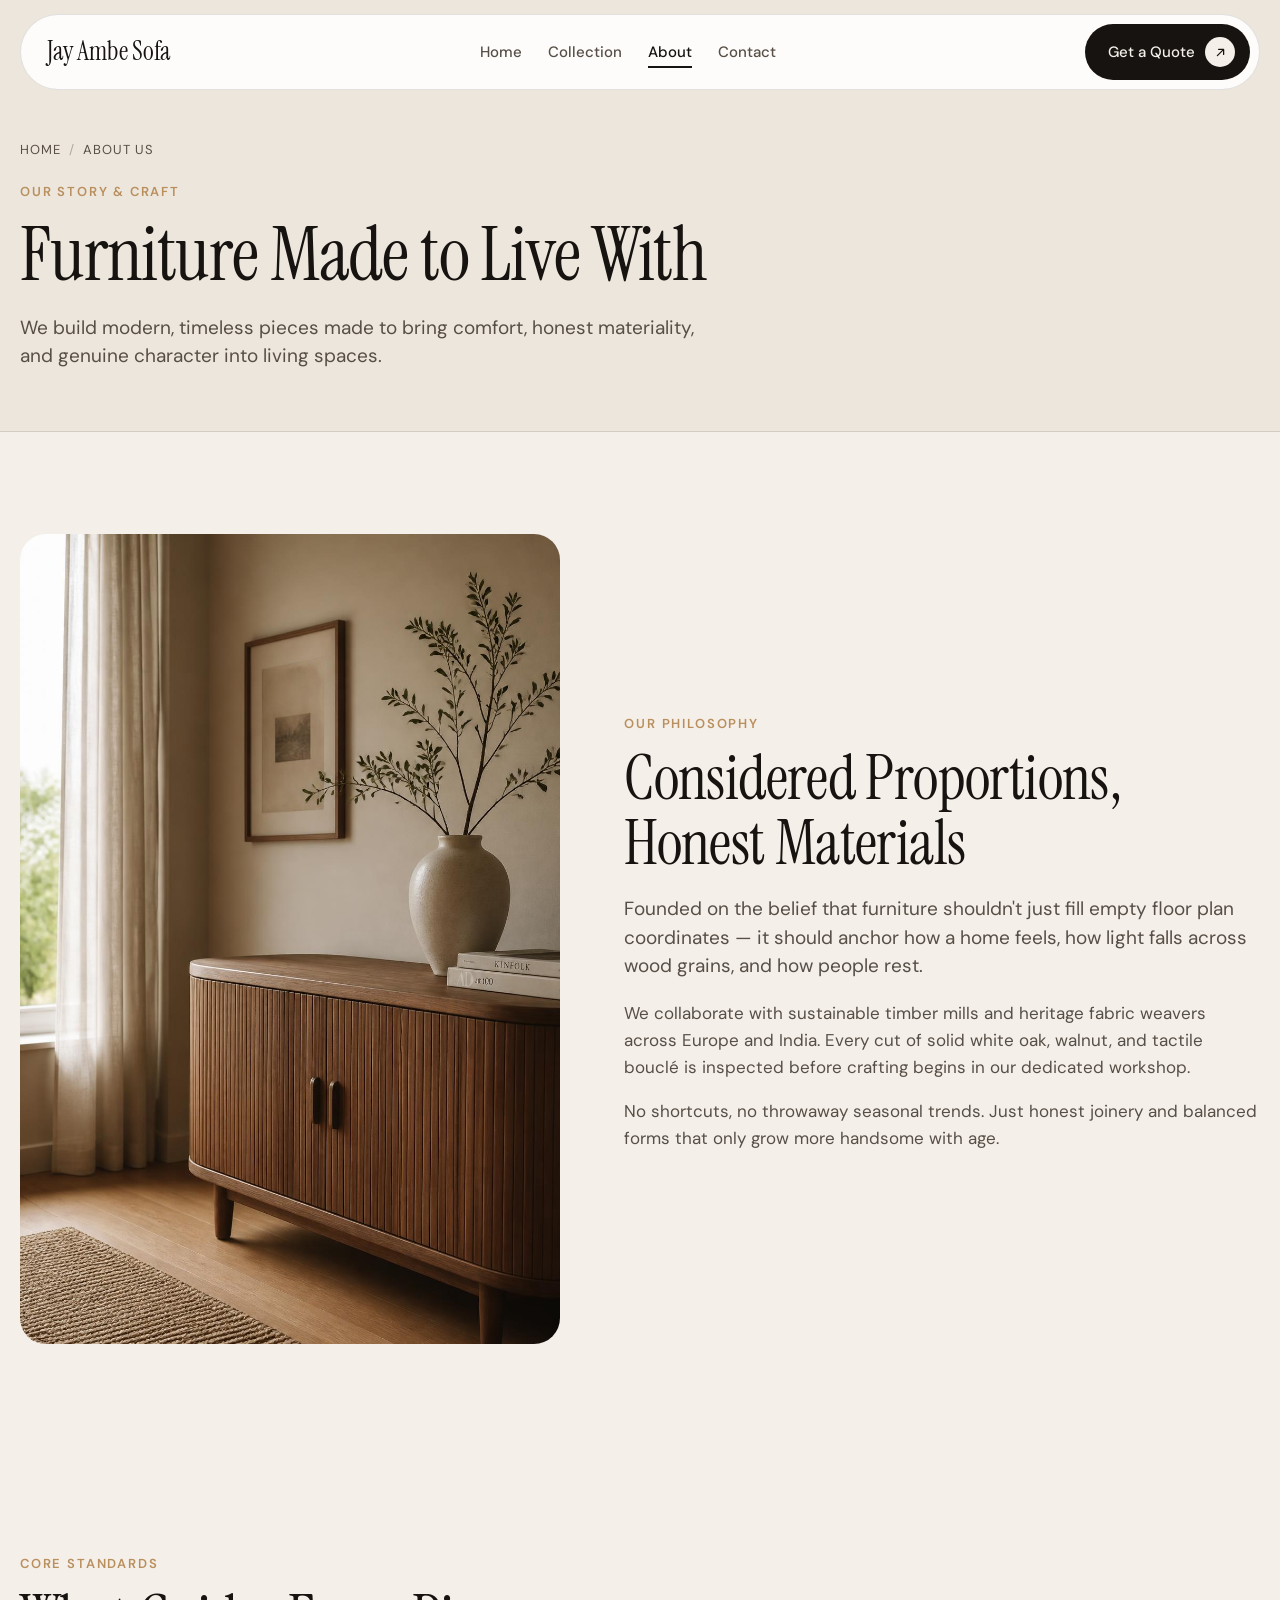
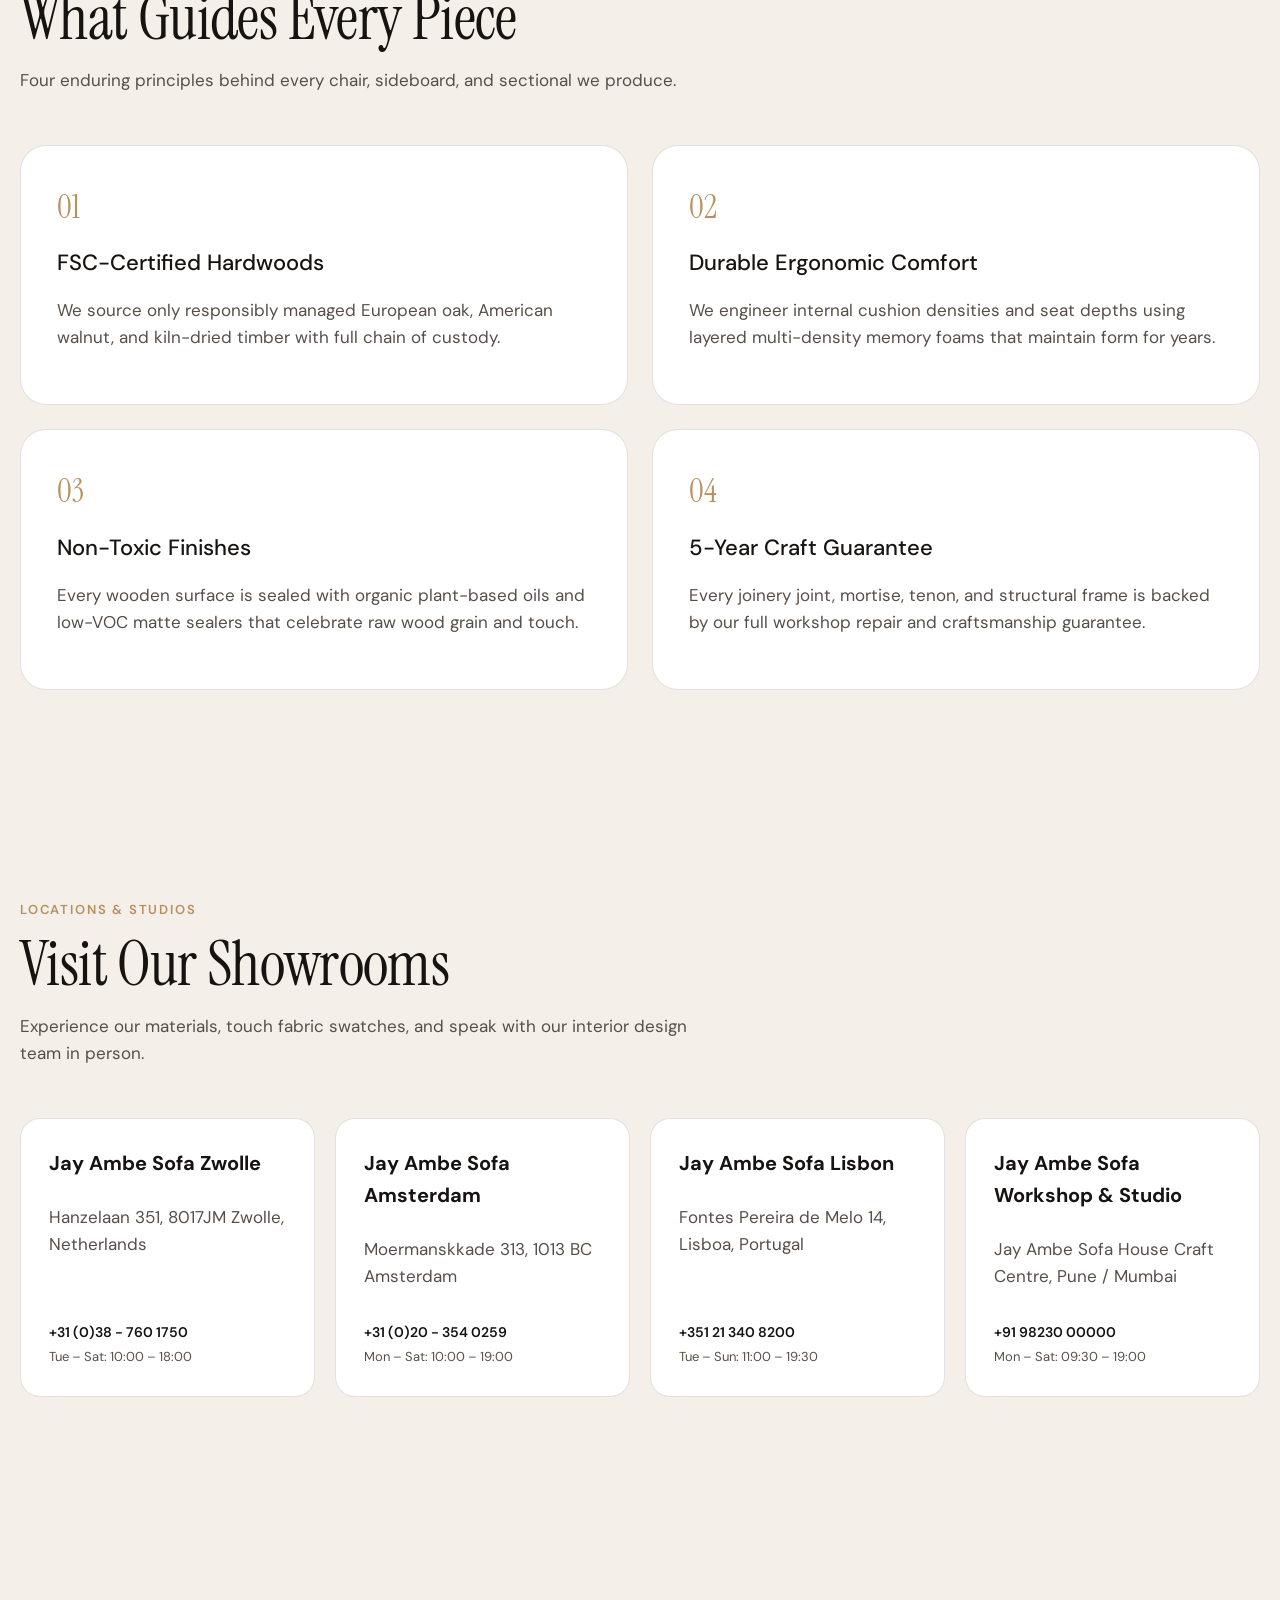
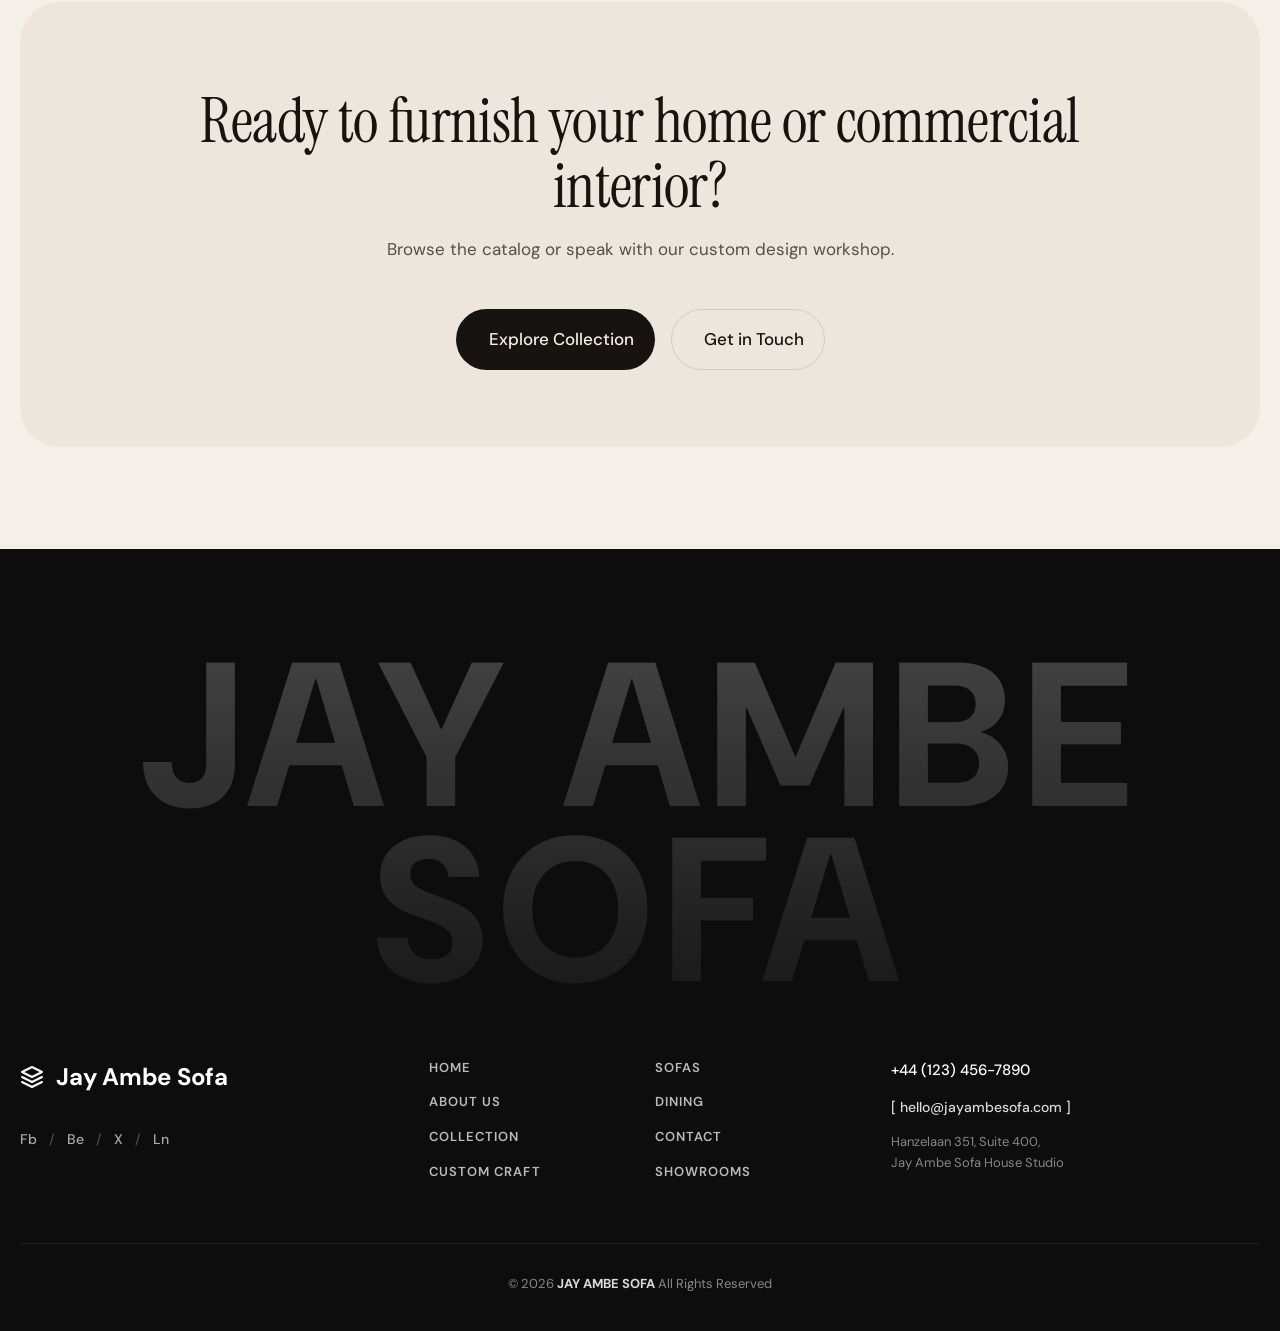
==== about.html @ f782e8f6 "first commit" ====
<!doctype html>
<html lang="en">
  <head>
    <meta charset="utf-8" />
    <meta name="viewport" content="width=device-width, initial-scale=1" />
    <title>About Us — Jay Ambe Sofa Modern Interiors Studio</title>
    <meta
      name="description"
      content="Learn about Jay Ambe Sofa's design philosophy, honest materials, and master joinery behind our warm, functional furniture."
    />
    <link rel="preconnect" href="https://fonts.googleapis.com" />
    <link rel="preconnect" href="https://fonts.gstatic.com" crossorigin />
    <link
      href="https://fonts.googleapis.com/css2?family=Instrument+Serif:ital@0;1&family=DM+Sans:opsz,wght@9..40,300;9..40,400;9..40,500;9..40,700&display=swap"
      rel="stylesheet"
    />
    <link rel="stylesheet" href="./styles.css" />
  </head>
  <body class="page-about">
    <!-- NAV -->
    <header class="nav" id="nav">
      <div class="nav__inner">
        <a class="nav__brand" href="./index.html">Jay Ambe Sofa</a>
        <nav class="nav__links" id="navLinks">
          <a href="./index.html">Home</a>
          <a href="./collection.html">Collection</a>
          <a href="./about.html" class="is-active">About</a>
          <a href="./contact.html">Contact</a>
        </nav>
        <a class="btn btn--dark nav__cta" href="./contact.html">
          Get a Quote
          <span class="btn__icon" aria-hidden="true">
            <svg viewBox="0 0 24 24" fill="none" stroke="currentColor" stroke-width="2">
              <path d="M7 17 17 7M9 7h8v8" stroke-linecap="round" stroke-linejoin="round" />
            </svg>
          </span>
        </a>
        <button class="nav__burger" id="navBurger" aria-label="Open menu" aria-expanded="false">
          <span></span><span></span>
        </button>
      </div>
    </header>

    <main>
      <!-- HERO -->
      <section class="page-hero">
        <div class="container">
          <div class="breadcrumbs">
            <a href="./index.html">Home</a>
            <span class="breadcrumb-sep">/</span>
            <span>About Us</span>
          </div>
          <span class="eyebrow">Our Story &amp; Craft</span>
          <h1 class="h1 page-hero__title">Furniture Made to Live With</h1>
          <p class="lead page-hero__lead">
            We build modern, timeless pieces made to bring comfort, honest materiality, and genuine character into living spaces.
          </p>
        </div>
      </section>

      <!-- STORY SECTION -->
      <section class="section about-story">
        <div class="container about__grid">
          <div class="about__media reveal">
            <img src="./img/about.jpg" alt="Sunlit workshop and fluted timber sideboard" loading="lazy" />
          </div>
          <div class="about__body reveal">
            <span class="eyebrow">Our Philosophy</span>
            <h2 class="h2">Considered Proportions, Honest Materials</h2>
            <p class="lead">
              Founded on the belief that furniture shouldn't just fill empty floor plan coordinates — it should anchor how a home feels, how light falls across wood grains, and how people rest.
            </p>
            <p class="muted">
              We collaborate with sustainable timber mills and heritage fabric weavers across Europe and India. Every cut of solid white oak, walnut, and tactile bouclé is inspected before crafting begins in our dedicated workshop.
            </p>
            <p class="muted">
              No shortcuts, no throwaway seasonal trends. Just honest joinery and balanced forms that only grow more handsome with age.
            </p>
          </div>
        </div>
      </section>

      <!-- VALUES GRID -->
      <section class="section values-section">
        <div class="container">
          <div class="section__head reveal">
            <span class="eyebrow">Core Standards</span>
            <h2 class="h2">What Guides Every Piece</h2>
            <p class="muted section__intro">Four enduring principles behind every chair, sideboard, and sectional we produce.</p>
          </div>

          <div class="values__grid">
            <div class="value-card reveal">
              <span class="value-card__num">01</span>
              <h3>FSC-Certified Hardwoods</h3>
              <p class="muted">We source only responsibly managed European oak, American walnut, and kiln-dried timber with full chain of custody.</p>
            </div>
            <div class="value-card reveal">
              <span class="value-card__num">02</span>
              <h3>Durable Ergonomic Comfort</h3>
              <p class="muted">We engineer internal cushion densities and seat depths using layered multi-density memory foams that maintain form for years.</p>
            </div>
            <div class="value-card reveal">
              <span class="value-card__num">03</span>
              <h3>Non-Toxic Finishes</h3>
              <p class="muted">Every wooden surface is sealed with organic plant-based oils and low-VOC matte sealers that celebrate raw wood grain and touch.</p>
            </div>
            <div class="value-card reveal">
              <span class="value-card__num">04</span>
              <h3>5-Year Craft Guarantee</h3>
              <p class="muted">Every joinery joint, mortise, tenon, and structural frame is backed by our full workshop repair and craftsmanship guarantee.</p>
            </div>
          </div>
        </div>
      </section>

      <!-- WORKSHOP LOCATIONS -->
      <section class="section studios-section">
        <div class="container">
          <div class="section__head reveal">
            <span class="eyebrow">Locations &amp; Studios</span>
            <h2 class="h2">Visit Our Showrooms</h2>
            <p class="muted section__intro">Experience our materials, touch fabric swatches, and speak with our interior design team in person.</p>
          </div>

          <div class="studios-grid">
            <div class="studio-card reveal">
              <h3>Jay Ambe Sofa Zwolle</h3>
              <p class="muted">Hanzelaan 351, 8017JM Zwolle, Netherlands</p>
              <span class="studio-contact">+31 (0)38 - 760 1750</span>
              <span class="studio-hours">Tue – Sat: 10:00 – 18:00</span>
            </div>
            <div class="studio-card reveal">
              <h3>Jay Ambe Sofa Amsterdam</h3>
              <p class="muted">Moermanskkade 313, 1013 BC Amsterdam</p>
              <span class="studio-contact">+31 (0)20 - 354 0259</span>
              <span class="studio-hours">Mon – Sat: 10:00 – 19:00</span>
            </div>
            <div class="studio-card reveal">
              <h3>Jay Ambe Sofa Lisbon</h3>
              <p class="muted">Fontes Pereira de Melo 14, Lisboa, Portugal</p>
              <span class="studio-contact">+351 21 340 8200</span>
              <span class="studio-hours">Tue – Sun: 11:00 – 19:30</span>
            </div>
            <div class="studio-card reveal">
              <h3>Jay Ambe Sofa Workshop &amp; Studio</h3>
              <p class="muted">Jay Ambe Sofa House Craft Centre, Pune / Mumbai</p>
              <span class="studio-contact">+91 98230 00000</span>
              <span class="studio-hours">Mon – Sat: 09:30 – 19:00</span>
            </div>
          </div>
        </div>
      </section>

      <!-- CTA -->
      <section class="section">
        <div class="container cta reveal">
          <h2 class="h2 cta__title">Ready to furnish your home or commercial interior?</h2>
          <p class="muted">Browse the catalog or speak with our custom design workshop.</p>
          <div style="display:flex; gap:16px; justify-content:center; flex-wrap:wrap; margin-top:24px;">
            <a class="btn btn--dark btn--lg" href="./collection.html">Explore Collection</a>
            <a class="btn btn--outline btn--lg" href="./contact.html">Get in Touch</a>
          </div>
        </div>
      </section>
    </main>

    <!-- FOOTER -->
    <footer class="footer">
      <div class="footer__watermark-wrap">
        <span class="footer__watermark">JAY AMBE SOFA</span>
      </div>
      <div class="container footer__main">
        <div class="footer__brand-col">
          <a class="footer__brand-logo" href="./index.html">
            <svg viewBox="0 0 24 24" fill="none" stroke="currentColor" stroke-width="2" class="footer__logo-icon">
              <path d="M12 2L2 7l10 5 10-5-10-5zM2 17l10 5 10-5M2 12l10 5 10-5" stroke-linecap="round" stroke-linejoin="round"/>
            </svg>
            <span>Jay Ambe Sofa</span>
          </a>
          <div class="footer__socials">
            <a href="https://facebook.com" target="_blank" rel="noopener">Fb</a>
            <span class="sep">/</span>
            <a href="https://behance.net" target="_blank" rel="noopener">Be</a>
            <span class="sep">/</span>
            <a href="https://twitter.com" target="_blank" rel="noopener">X</a>
            <span class="sep">/</span>
            <a href="https://linkedin.com" target="_blank" rel="noopener">Ln</a>
          </div>
        </div>

        <div class="footer__nav-cols">
          <div class="footer__nav-col">
            <a href="./index.html">HOME</a>
            <a href="./about.html">ABOUT US</a>
            <a href="./collection.html">COLLECTION</a>
            <a href="./contact.html">CUSTOM CRAFT</a>
          </div>
          <div class="footer__nav-col">
            <a href="./collection.html?category=sofas">SOFAS</a>
            <a href="./collection.html?category=tables">DINING</a>
            <a href="./contact.html">CONTACT</a>
            <a href="./about.html">SHOWROOMS</a>
          </div>
        </div>

        <div class="footer__contact-col">
          <a class="footer__phone" href="tel:+441234567890">+44 (123) 456-7890</a>
          <a class="footer__email-pill" href="mailto:hello@jayambesofa.com">[ hello@jayambesofa.com ]</a>
          <p class="footer__address">
            Hanzelaan 351, Suite 400,<br />
            Jay Ambe Sofa House Studio
          </p>
        </div>
      </div>

      <div class="container footer__bottom-center">
        <span>© <span id="year"></span> <strong>JAY AMBE SOFA</strong> All Rights Reserved</span>
      </div>
    </footer>

    <script src="./main.js"></script>
  </body>
</html>
---- styles.css ----
:root {
  --paper: #f4efe8;
  --paper-2: #ede6dc;
  --ink: #171310;
  --ink-soft: #574f47;
  --tan: #b98f5e;
  --line: rgba(23, 19, 16, 0.12);
  --radius: 26px;
  --maxw: 1240px;
  --serif: "Instrument Serif", Georgia, serif;
  --sans: "DM Sans", system-ui, -apple-system, Segoe UI, sans-serif;
}

* { box-sizing: border-box; }

html { scroll-behavior: smooth; }

body {
  margin: 0;
  background: var(--paper);
  color: var(--ink);
  font-family: var(--sans);
  font-size: 17px;
  line-height: 1.6;
  -webkit-font-smoothing: antialiased;
}

img { display: block; max-width: 100%; }
a { color: inherit; text-decoration: none; }

.container { width: min(100% - 40px, var(--maxw)); margin-inline: auto; }
.section { padding: clamp(60px, 8vw, 110px) 0; }

.h1 {
  font-family: var(--serif);
  font-weight: 400;
  font-size: clamp(40px, 6.5vw, 76px);
  line-height: 1.02;
  letter-spacing: -0.015em;
  margin: 12px 0 20px;
}

.h2 {
  font-family: var(--serif);
  font-weight: 400;
  font-size: clamp(34px, 5vw, 62px);
  line-height: 1.05;
  letter-spacing: -0.01em;
  margin: 10px 0 16px;
}

.eyebrow {
  display: inline-block;
  font-size: 13px;
  letter-spacing: 0.14em;
  text-transform: uppercase;
  color: var(--tan);
  font-weight: 600;
}
.muted { color: var(--ink-soft); }
.lead { font-size: 19px; line-height: 1.5; color: var(--ink-soft); }
.section__head { max-width: 700px; margin-bottom: 50px; }
.section__intro { margin: 0; font-size: 17px; }

/* buttons */
.btn {
  display: inline-flex;
  align-items: center;
  gap: 10px;
  border-radius: 999px;
  padding: 12px 14px 12px 22px;
  font-size: 15px;
  font-weight: 500;
  border: 1px solid transparent;
  cursor: pointer;
  transition: transform 0.25s ease, background 0.25s ease, color 0.25s ease, border-color 0.25s ease;
}
.btn:hover { transform: translateY(-2px); }
.btn--dark { background: var(--ink); color: var(--paper); }
.btn--dark:hover { background: #2b2520; }
.btn--outline { border-color: var(--line); background: transparent; padding: 12px 24px; }
.btn--outline:hover { background: var(--ink); color: var(--paper); }
.btn--lg { padding: 16px 20px 16px 32px; font-size: 17px; }
.btn__icon {
  width: 30px; height: 30px;
  display: grid; place-items: center;
  border-radius: 50%;
  background: var(--paper);
  color: var(--ink);
}
.btn__icon svg { width: 15px; height: 15px; }

/* nav */
.nav { position: fixed; inset: 14px 0 auto; z-index: 100; }
.nav__inner {
  width: min(100% - 34px, var(--maxw));
  margin-inline: auto;
  background: rgba(255, 255, 255, 0.88);
  backdrop-filter: blur(16px);
  -webkit-backdrop-filter: blur(16px);
  border: 1px solid var(--line);
  border-radius: 999px;
  padding: 9px 9px 9px 26px;
  display: flex;
  align-items: center;
  gap: 20px;
  transition: box-shadow 0.3s ease, background 0.3s ease;
}
.nav.is-stuck .nav__inner { box-shadow: 0 16px 40px rgba(23, 19, 16, 0.14); }
.nav__brand { font-family: var(--serif); font-size: 26px; font-weight: 500; }
.nav__links { display: flex; gap: 26px; margin-inline: auto; font-size: 15px; font-weight: 500; }
.nav__links a { position: relative; padding: 4px 0; color: var(--ink-soft); transition: color 0.2s ease; }
.nav__links a:hover, .nav__links a.is-active { color: var(--ink); }
.nav__links a::after {
  content: ""; position: absolute; left: 0; bottom: 0;
  height: 2px; width: 0; background: var(--ink); transition: width 0.25s ease;
}
.nav__links a:hover::after, .nav__links a.is-active::after { width: 100%; }
.nav__burger {
  display: none; width: 42px; height: 42px; border-radius: 50%;
  border: 1px solid var(--line); background: transparent;
  flex-direction: column; justify-content: center; align-items: center; gap: 5px;
  cursor: pointer;
}
.nav__burger span { width: 16px; height: 1.5px; background: var(--ink); transition: transform .3s ease, opacity .3s ease; }
.nav__burger[aria-expanded="true"] span:first-child { transform: translateY(3px) rotate(45deg); }
.nav__burger[aria-expanded="true"] span:last-child { transform: translateY(-3px) rotate(-45deg); }

/* PAGE HERO (Inner Pages) */
.page-hero {
  padding: 140px 0 60px;
  background: var(--paper-2);
  border-bottom: 1px solid var(--line);
}
.breadcrumbs {
  display: flex;
  align-items: center;
  gap: 8px;
  font-size: 13px;
  color: var(--ink-soft);
  margin-bottom: 16px;
  text-transform: uppercase;
  letter-spacing: 0.08em;
}
.breadcrumbs a:hover { color: var(--ink); }
.breadcrumb-sep { opacity: 0.4; }
.page-hero__title { max-width: 850px; }
.page-hero__lead { max-width: 680px; margin: 0; }

/* HERO (Home) */
.hero { position: relative; height: 100svh; min-height: 620px; overflow: hidden; }
.hero__img { width: 100%; height: 100%; object-fit: cover; }
.hero__scrim {
  position: absolute; inset: 0;
  background: linear-gradient(to top, rgba(10, 8, 6, 0.68) 0%, rgba(10, 8, 6, 0.14) 45%, rgba(10, 8, 6, 0.28) 100%);
}
.hero__content {
  position: absolute; inset: auto 0 0 0;
  width: min(100% - 48px, var(--maxw));
  margin-inline: auto;
  padding-bottom: clamp(34px, 6vw, 70px);
  display: flex; flex-wrap: wrap; align-items: flex-end; justify-content: space-between; gap: 26px;
  color: #fff;
}
.hero__title {
  font-family: var(--serif);
  font-weight: 400;
  font-size: clamp(44px, 8.2vw, 108px);
  line-height: 0.98;
  margin: 0;
  letter-spacing: -0.02em;
}
.hero__sub { max-width: 420px; text-align: right; margin: 0; color: rgba(255, 255, 255, 0.9); }

/* ABOUT SECTION */
.about__grid { display: grid; grid-template-columns: 0.85fr 1fr; gap: clamp(28px, 5vw, 80px); align-items: center; }
.about__media { border-radius: var(--radius); overflow: hidden; }
.about__media img { width: 100%; height: 100%; object-fit: cover; }

/* STATS */
.stats-section { padding-top: 0; }
.stats {
  display: grid; grid-template-columns: repeat(4, 1fr);
  gap: 24px;
  border-top: 1px solid var(--line);
  border-bottom: 1px solid var(--line);
  padding: clamp(34px, 5vw, 60px) 0;
}
.stat { display: flex; flex-direction: column; gap: 4px; }
.stat__num { font-family: var(--serif); font-size: clamp(38px, 5vw, 64px); line-height: 1; }
.stat__label { font-weight: 500; }
.stat__note { color: var(--ink-soft); font-size: 14px; }

/* COLLECTION CARDS (HOME) */
.cards { display: grid; grid-template-columns: repeat(6, 1fr); gap: 18px; }
.card {
  position: relative; overflow: hidden; border-radius: var(--radius);
  background: var(--paper-2); grid-column: span 2; aspect-ratio: 1 / 1;
  display: block; cursor: pointer;
}
.card--wide { grid-column: span 4; aspect-ratio: 16 / 11; }
.card--tall { grid-column: span 2; aspect-ratio: 3 / 4; }
.card img { width: 100%; height: 100%; object-fit: cover; transition: transform 0.7s cubic-bezier(.2,.7,.2,1); }
.card:hover img { transform: scale(1.06); }
.card__label {
  position: absolute; left: 16px; bottom: 16px;
  background: rgba(255, 255, 255, 0.92);
  backdrop-filter: blur(8px);
  -webkit-backdrop-filter: blur(8px);
  border-radius: 999px; padding: 8px 16px; font-size: 14px; font-weight: 500;
  color: var(--ink);
}
.card__action {
  position: absolute; right: 16px; bottom: 16px;
  background: var(--ink); color: #fff;
  border-radius: 999px; padding: 8px 16px; font-size: 13px; font-weight: 500;
  display: inline-flex; align-items: center; gap: 6px;
  opacity: 0; transform: translateY(8px);
  transition: opacity 0.3s ease, transform 0.3s ease;
}
.card:hover .card__action { opacity: 1; transform: translateY(0); }

/* CATALOG / COLLECTION PAGE TOOLBAR */
.catalog-toolbar {
  display: flex;
  justify-content: space-between;
  align-items: center;
  flex-wrap: wrap;
  gap: 20px;
  margin-bottom: 24px;
}
.catalog-tabs {
  display: flex;
  align-items: center;
  gap: 8px;
  overflow-x: auto;
  padding-bottom: 4px;
  scrollbar-width: none;
}
.catalog-tabs::-webkit-scrollbar { display: none; }
.catalog-tab {
  padding: 10px 20px;
  border-radius: 100px;
  border: 1px solid var(--line);
  background: transparent;
  color: var(--ink-soft);
  font-size: 14px;
  font-weight: 500;
  cursor: pointer;
  white-space: nowrap;
  transition: all 0.2s ease;
}
.catalog-tab:hover {
  color: var(--ink);
  border-color: var(--ink);
}
.catalog-tab.is-active {
  background: var(--ink);
  color: #fff;
  border-color: var(--ink);
}

.catalog-controls {
  display: flex;
  align-items: center;
  gap: 16px;
  flex-wrap: wrap;
}
.catalog-search {
  position: relative;
  display: flex;
  align-items: center;
}
.catalog-search svg {
  position: absolute;
  left: 14px;
  color: var(--ink-soft);
  pointer-events: none;
}
.catalog-search input {
  padding: 11px 16px 11px 42px;
  border-radius: 100px;
  border: 1px solid var(--line);
  background: #fff;
  font-size: 14px;
  color: var(--ink);
  outline: none;
  width: 260px;
  transition: border-color 0.2s ease, width 0.2s ease;
}
.catalog-search input:focus {
  border-color: var(--ink);
  width: 300px;
}

.catalog-sort {
  display: flex;
  align-items: center;
  gap: 8px;
  font-size: 14px;
  color: var(--ink-soft);
}
.catalog-sort select {
  padding: 11px 36px 11px 18px;
  border-radius: 100px;
  border: 1px solid var(--line);
  background: #fff url("data:image/svg+xml,%3Csvg xmlns='http://www.w3.org/2000/svg' width='12' height='12' viewBox='0 0 24 24' fill='none' stroke='%23171310' stroke-width='2' stroke-linecap='round' stroke-linejoin='round'%3E%3Cpolyline points='6 9 12 15 18 9'%3E%3C/polyline%3E%3C/svg%3E") no-repeat right 14px center;
  font-family: var(--sans);
  font-size: 14px;
  font-weight: 500;
  color: var(--ink);
  outline: none;
  cursor: pointer;
  -webkit-appearance: none;
  -moz-appearance: none;
  appearance: none;
  transition: border-color 0.2s ease;
}
.catalog-sort select:focus {
  border-color: var(--ink);
}

.catalog-status {
  display: flex;
  justify-content: space-between;
  align-items: center;
  margin-bottom: 28px;
  font-size: 14px;
  color: var(--ink-soft);
}

/* PRODUCT CATALOG GRID & CARDS */
.catalog-grid {
  display: grid;
  grid-template-columns: repeat(3, 1fr);
  gap: 28px;
}

.product-card {
  background: #fff;
  border-radius: 22px;
  border: 1px solid var(--line);
  overflow: hidden;
  display: flex;
  flex-direction: column;
  transition: transform 0.35s cubic-bezier(0.16, 1, 0.3, 1), box-shadow 0.35s ease;
}
.product-card:hover {
  transform: translateY(-6px);
  box-shadow: 0 24px 48px rgba(23, 19, 16, 0.09);
}
.product-card__media {
  position: relative;
  width: 100%;
  aspect-ratio: 4 / 3;
  overflow: hidden;
  background: var(--paper-2);
}
.product-card__media img {
  width: 100%;
  height: 100%;
  object-fit: cover;
  transition: transform 0.6s cubic-bezier(0.16, 1, 0.3, 1);
}
.product-card:hover .product-card__media img {
  transform: scale(1.05);
}
.product-card__body {
  padding: 24px;
  display: flex;
  flex-direction: column;
  flex: 1;
}
.product-card__category {
  font-family: var(--sans);
  font-size: 11px;
  letter-spacing: 0.14em;
  text-transform: uppercase;
  color: var(--tan);
  font-weight: 600;
  margin-bottom: 8px;
}
.product-card__title {
  font-family: var(--sans);
  font-size: 18px;
  font-weight: 600;
  margin: 0 0 8px;
  line-height: 1.35;
  color: var(--ink);
  letter-spacing: -0.01em;
}
.product-card__desc {
  font-size: 14px;
  color: var(--ink-soft);
  margin-bottom: 16px;
  line-height: 1.5;
  display: -webkit-box;
  -webkit-line-clamp: 2;
  -webkit-box-orient: vertical;
  overflow: hidden;
}
.product-card__specs-row {
  font-size: 12px;
  color: var(--ink-soft);
  margin-bottom: 18px;
  background: var(--paper);
  padding: 6px 12px;
  border-radius: 8px;
  display: inline-block;
}
.product-card__footer {
  margin-top: auto;
  padding-top: 14px;
  border-top: 1px solid var(--line);
  display: flex;
  justify-content: space-between;
  align-items: center;
}
.product-card__price {
  font-size: 20px;
  font-weight: 700;
  color: var(--ink);
}
.product-card__actions {
  display: flex;
  gap: 8px;
}
.btn-sm {
  padding: 8px 16px;
  font-size: 13px;
  border-radius: 100px;
}

/* CUSTOM BESPOKE CTA */
.custom-cta-card {
  background: #fff;
  border-radius: 32px;
  border: 1px solid var(--line);
  padding: clamp(40px, 6vw, 70px);
}
.custom-cta-card__content {
  max-width: 760px;
}
.custom-cta-card .btn { margin-top: 20px; }

/* QUICK VIEW MODAL */
.quickview-modal {
  position: fixed;
  inset: 0;
  z-index: 3000;
  display: flex;
  align-items: center;
  justify-content: center;
  padding: 20px;
  opacity: 0;
  visibility: hidden;
  pointer-events: none;
  transition: opacity 0.3s ease, visibility 0.3s ease;
}
.quickview-modal.is-open {
  opacity: 1;
  visibility: visible;
  pointer-events: auto;
}
.quickview-modal__backdrop {
  position: absolute;
  inset: 0;
  background: rgba(23, 19, 16, 0.72);
  backdrop-filter: blur(10px);
  -webkit-backdrop-filter: blur(10px);
}
.quickview-modal__dialog {
  position: relative;
  width: 100%;
  max-width: 920px;
  max-height: 90vh;
  background: #fff;
  border-radius: 28px;
  overflow-y: auto;
  box-shadow: 0 30px 80px rgba(0, 0, 0, 0.3);
  transform: scale(0.96);
  transition: transform 0.3s ease;
}
.quickview-modal.is-open .quickview-modal__dialog {
  transform: scale(1);
}
.quickview-modal__close {
  position: absolute;
  top: 20px;
  right: 20px;
  z-index: 10;
  width: 42px;
  height: 42px;
  border-radius: 50%;
  border: 1px solid var(--line);
  background: #fff;
  cursor: pointer;
  display: flex;
  align-items: center;
  justify-content: center;
  transition: background 0.2s ease, transform 0.2s ease;
}
.quickview-modal__close:hover {
  background: var(--ink);
  color: #fff;
  transform: rotate(90deg);
}
.quickview-grid {
  display: grid;
  grid-template-columns: 1fr 1fr;
}
.quickview-media {
  background: var(--paper-2);
}
.quickview-media img {
  width: 100%;
  height: 100%;
  object-fit: cover;
  display: block;
}
.quickview-info {
  padding: 40px;
  display: flex;
  flex-direction: column;
}
.quickview-info h3 {
  font-family: var(--serif);
  font-size: 32px;
  margin: 6px 0 12px;
  line-height: 1.2;
}
.quickview-price {
  font-size: 26px;
  font-weight: 700;
  margin-bottom: 16px;
  color: var(--ink);
}
.quickview-details {
  list-style: none;
  padding: 0;
  margin: 20px 0 28px;
  display: flex;
  flex-direction: column;
  gap: 12px;
  font-size: 14px;
}
.quickview-details li {
  display: flex;
  justify-content: space-between;
  border-bottom: 1px solid var(--line);
  padding-bottom: 8px;
}
.quickview-details strong { color: var(--ink-soft); font-weight: 500; }

/* ABOUT PAGE: VALUES & SHOWROOMS */
.values__grid {
  display: grid;
  grid-template-columns: repeat(2, 1fr);
  gap: 24px;
}
.value-card {
  background: #fff;
  border-radius: var(--radius);
  border: 1px solid var(--line);
  padding: 36px;
}
.value-card__num {
  font-family: var(--serif);
  font-size: 32px;
  color: var(--tan);
  display: block;
  margin-bottom: 12px;
}
.value-card h3 { font-size: 22px; margin: 0 0 10px; font-weight: 500; }

.studios-grid {
  display: grid;
  grid-template-columns: repeat(4, 1fr);
  gap: 20px;
}
.studio-card {
  background: #fff;
  border: 1px solid var(--line);
  border-radius: 20px;
  padding: 28px;
  display: flex;
  flex-direction: column;
}
.studio-card h3 { font-size: 20px; margin: 0 0 8px; }
.studio-contact { font-weight: 600; margin-top: auto; padding-top: 14px; font-size: 14px; }
.studio-hours { font-size: 13px; color: var(--ink-soft); margin-top: 4px; }

/* BLOG / JOURNAL PAGE */
.blog-grid {
  display: grid;
  grid-template-columns: repeat(3, 1fr);
  gap: 30px;
}
.blog-grid--preview {
  margin-top: 30px;
}
.blog-card {
  background: #fff;
  border-radius: var(--radius);
  border: 1px solid var(--line);
  overflow: hidden;
  display: flex;
  flex-direction: column;
  transition: transform 0.3s ease, box-shadow 0.3s ease;
}
.blog-card:hover {
  transform: translateY(-4px);
  box-shadow: 0 20px 40px rgba(0, 0, 0, 0.08);
}
.blog-card__media {
  position: relative;
  width: 100%;
  aspect-ratio: 16 / 10;
  overflow: hidden;
  background: var(--paper-2);
}
.blog-card__media img {
  width: 100%; height: 100%; object-fit: cover;
  transition: transform 0.5s ease;
}
.blog-card:hover .blog-card__media img { transform: scale(1.05); }
.blog-card__tag {
  position: absolute; bottom: 12px; left: 12px;
  padding: 4px 12px; border-radius: 100px;
  background: rgba(255, 255, 255, 0.92);
  font-size: 11px; font-weight: 600; text-transform: uppercase;
}
.blog-card__body {
  padding: 24px;
  display: flex;
  flex-direction: column;
  flex: 1;
}
.blog-card__date { font-size: 12px; color: var(--ink-soft); margin-bottom: 6px; }
.blog-card__title {
  font-family: var(--serif);
  font-size: 22px;
  line-height: 1.25;
  margin: 0 0 10px;
}
.blog-card__title a:hover { color: var(--tan); }
.blog-card__desc { font-size: 14px; color: var(--ink-soft); line-height: 1.5; margin: 0; }
.blog-card__read-btn {
  margin-top: 16px;
  background: none;
  border: none;
  padding: 0;
  font-size: 13px;
  font-weight: 600;
  color: var(--ink);
  cursor: pointer;
  display: inline-flex;
  align-items: center;
  gap: 6px;
}

/* ARTICLE MODAL */
.article-modal {
  position: fixed;
  inset: 0;
  z-index: 3000;
  display: flex;
  align-items: center;
  justify-content: center;
  padding: 20px;
  opacity: 0;
  visibility: hidden;
  pointer-events: none;
  transition: opacity 0.3s ease, visibility 0.3s ease;
}
.article-modal.is-open {
  opacity: 1;
  visibility: visible;
  pointer-events: auto;
}
.article-modal__backdrop {
  position: absolute;
  inset: 0;
  background: rgba(23, 19, 16, 0.72);
  backdrop-filter: blur(10px);
}
.article-modal__dialog {
  position: relative;
  width: 100%;
  max-width: 800px;
  max-height: 85vh;
  background: #fff;
  border-radius: 28px;
  overflow-y: auto;
  padding: 48px;
  box-shadow: 0 30px 80px rgba(0, 0, 0, 0.3);
}
.article-modal__close {
  position: absolute;
  top: 20px;
  right: 20px;
  width: 40px;
  height: 40px;
  border-radius: 50%;
  border: 1px solid var(--line);
  background: #fff;
  cursor: pointer;
  display: grid;
  place-items: center;
}

/* CONTACT & QUOTE FORM */
.contact-grid {
  display: grid;
  grid-template-columns: 1.2fr 0.8fr;
  gap: 48px;
}
.contact-form-wrap {
  background: #fff;
  border-radius: var(--radius);
  border: 1px solid var(--line);
  padding: clamp(32px, 5vw, 54px);
}
.quote-form .form-row {
  display: grid;
  grid-template-columns: 1fr 1fr;
  gap: 18px;
}
.form-group {
  margin-bottom: 20px;
  display: flex;
  flex-direction: column;
  gap: 6px;
}
.form-group label {
  font-size: 13px;
  font-weight: 500;
  color: var(--ink);
}
.form-group input,
.form-group textarea {
  padding: 13px 18px;
  border-radius: 14px;
  border: 1px solid var(--line);
  background: var(--paper);
  font-family: inherit;
  font-size: 15px;
  color: var(--ink);
  outline: none;
  transition: border-color 0.2s ease, background 0.2s ease;
}
.form-group input:focus,
.form-group textarea:focus {
  border-color: var(--ink);
  background: #fff;
}

/* =========================================================
   CUSTOM STYLED SELECT DROPDOWN COMPONENT
   ========================================================= */
.custom-select-wrap {
  position: relative;
  width: 100%;
  user-select: none;
}

.custom-select-trigger {
  width: 100%;
  display: flex;
  align-items: center;
  justify-content: space-between;
  gap: 12px;
  padding: 13px 18px;
  border-radius: 14px;
  border: 1px solid var(--line);
  background: var(--paper);
  font-family: var(--sans);
  font-size: 15px;
  font-weight: 500;
  color: var(--ink);
  cursor: pointer;
  outline: none;
  transition: border-color 0.25s ease, background 0.25s ease, box-shadow 0.25s ease;
}

.custom-select-trigger:hover,
.custom-select-wrap.is-open .custom-select-trigger {
  border-color: var(--ink);
  background: #fff;
}

.custom-select-wrap.is-open .custom-select-trigger {
  box-shadow: 0 4px 20px rgba(23, 19, 16, 0.08);
}

.custom-select-trigger .trigger-text {
  white-space: nowrap;
  overflow: hidden;
  text-overflow: ellipsis;
  flex: 1;
  text-align: left;
}

.custom-select-trigger .trigger-arrow {
  width: 18px;
  height: 18px;
  display: grid;
  place-items: center;
  color: var(--ink-soft);
  flex-shrink: 0;
  transition: transform 0.3s cubic-bezier(0.16, 1, 0.3, 1), color 0.2s ease;
}

.custom-select-wrap.is-open .trigger-arrow {
  transform: rotate(180deg);
  color: var(--ink);
}

/* Floating Dropdown Menu */
.custom-select-menu {
  position: absolute;
  top: calc(100% + 8px);
  left: 0;
  right: 0;
  z-index: 1000;
  background: #ffffff;
  border: 1px solid rgba(23, 19, 16, 0.12);
  border-radius: 18px;
  box-shadow: 0 20px 50px rgba(23, 19, 16, 0.16), 0 4px 12px rgba(23, 19, 16, 0.06);
  padding: 8px;
  max-height: 270px;
  overflow-y: auto;
  opacity: 0;
  visibility: hidden;
  transform: translateY(-8px) scale(0.98);
  transition: opacity 0.25s ease, transform 0.25s cubic-bezier(0.16, 1, 0.3, 1), visibility 0.25s ease;
  scrollbar-width: thin;
  scrollbar-color: rgba(23, 19, 16, 0.2) transparent;
}

.custom-select-menu::-webkit-scrollbar {
  width: 5px;
}
.custom-select-menu::-webkit-scrollbar-thumb {
  background: rgba(23, 19, 16, 0.2);
  border-radius: 10px;
}

.custom-select-wrap.is-open .custom-select-menu {
  opacity: 1;
  visibility: visible;
  transform: translateY(0) scale(1);
}

.custom-select-option {
  display: flex;
  align-items: center;
  justify-content: space-between;
  padding: 11px 14px;
  border-radius: 10px;
  font-family: var(--sans);
  font-size: 14.5px;
  font-weight: 500;
  color: var(--ink);
  cursor: pointer;
  transition: background 0.15s ease, color 0.15s ease, padding-left 0.15s ease;
}

.custom-select-option:hover {
  background: var(--paper-2);
  color: var(--ink);
  padding-left: 17px;
}

.custom-select-option.is-selected {
  background: var(--ink);
  color: #fff;
  font-weight: 600;
}

.custom-select-option.is-selected:hover {
  background: #2b2520;
  color: #fff;
}

.custom-select-option .check-icon {
  width: 14px;
  height: 14px;
  opacity: 0;
}

.custom-select-option.is-selected .check-icon {
  opacity: 1;
}

/* Compact Sort Select in Catalog Toolbar */
.catalog-sort-wrap {
  min-width: 190px;
}
.catalog-sort-wrap .custom-select-trigger {
  padding: 9px 18px;
  border-radius: 100px;
  font-size: 14px;
  background: #fff;
}
.contact-card {
  background: #fff;
  border: 1px solid var(--line);
  border-radius: var(--radius);
  padding: 36px;
}
.contact-card h3 { font-size: 22px; margin: 6px 0 12px; }
.contact-list {
  list-style: none;
  padding: 0;
  margin: 20px 0 0;
  display: flex;
  flex-direction: column;
  gap: 14px;
  font-size: 15px;
}
.contact-list li {
  display: flex;
  flex-direction: column;
  border-bottom: 1px solid var(--line);
  padding-bottom: 10px;
}
.contact-list strong { color: var(--ink-soft); font-size: 13px; }

/* FEATURES & MARQUEE */
.features__grid { display: grid; grid-template-columns: 0.9fr 1.1fr; gap: clamp(30px, 5vw, 80px); }
.features__items { display: grid; grid-template-columns: repeat(2, 1fr); gap: 18px; }
.feature {
  background: #fff; border: 1px solid var(--line); border-radius: var(--radius);
  padding: 26px; transition: transform 0.3s ease;
}
.feature:hover { transform: translateY(-4px); }
.feature__icon {
  width: 44px; height: 44px; border-radius: 14px; background: var(--paper-2);
  display: grid; place-items: center; color: var(--tan); margin-bottom: 16px;
}
.feature__icon svg { width: 22px; height: 22px; }
.feature h3 { font-size: 19px; margin: 0 0 6px; font-weight: 500; }
.feature p { margin: 0; color: var(--ink-soft); font-size: 15px; }

.marquee { overflow: hidden; mask-image: linear-gradient(90deg, transparent, #000 6%, #000 94%, transparent); }
.marquee__track { display: flex; gap: 18px; width: max-content; animation: slide 42s linear infinite; }
.marquee:hover .marquee__track { animation-play-state: paused; }
.reel { margin: 0; width: clamp(220px, 24vw, 330px); border-radius: var(--radius); overflow: hidden; }
.reel img { width: 100%; aspect-ratio: 2 / 3; object-fit: cover; }
@keyframes slide { to { transform: translateX(-50%); } }

/* CTA */
.cta {
  background: var(--paper-2); border-radius: 40px;
  padding: clamp(38px, 6vw, 84px); text-align: center;
}
.cta__title { max-width: 900px; margin-inline: auto; }
.cta .btn { margin-top: 22px; }

/* TESTIMONIALS */
.slider__viewport { overflow: hidden; }
.slider__track { display: flex; margin: 0; padding: 0; list-style: none; transition: transform 0.6s cubic-bezier(.2,.7,.2,1); }
.quote {
  flex: 0 0 100%; padding: clamp(28px, 4vw, 54px);
  background: #fff; border: 1px solid var(--line); border-radius: var(--radius);
}
.quote > p { font-family: var(--serif); font-size: clamp(22px, 3vw, 36px); line-height: 1.25; margin: 0 0 28px; }
.quote__by { display: flex; align-items: center; gap: 14px; }
.quote__by span span, .quote__by > span:last-child { display: flex; flex-direction: column; }
.avatar {
  width: 46px; height: 46px; border-radius: 50%; background: var(--ink); color: var(--paper);
  display: grid; place-items: center; font-size: 14px; letter-spacing: 0.06em;
}
.quote__by small { color: var(--ink-soft); }
.slider__controls { display: flex; align-items: center; justify-content: center; gap: 16px; margin-top: 26px; }
.slider__btn {
  width: 44px; height: 44px; border-radius: 50%; border: 1px solid var(--line);
  background: transparent; cursor: pointer; display: grid; place-items: center; color: var(--ink);
  transition: background 0.25s ease, color 0.25s ease;
}
.slider__btn:hover { background: var(--ink); color: var(--paper); }
.slider__btn svg { width: 18px; height: 18px; }
.slider__dots { display: flex; gap: 8px; }
.slider__dots button {
  width: 8px; height: 8px; padding: 0; border: 0; border-radius: 50%;
  background: rgba(23,19,16,.22); cursor: pointer; transition: width .3s ease, background .3s ease;
}
.slider__dots button[aria-current="true"] { width: 26px; border-radius: 999px; background: var(--ink); }

/* FAQ */
.faq-grid { display: grid; grid-template-columns: 0.8fr 1.2fr; gap: clamp(28px, 5vw, 70px); }
.faq__item { border-bottom: 1px solid var(--line); padding: 8px 0; }
.faq__item summary {
  list-style: none; cursor: pointer; padding: 16px 0;
  display: flex; align-items: center; justify-content: space-between; gap: 20px;
  font-size: 19px; font-weight: 500;
}
.faq__item summary::-webkit-details-marker { display: none; }
.faq__plus { position: relative; width: 14px; height: 14px; flex: none; }
.faq__plus::before, .faq__plus::after {
  content: ""; position: absolute; inset: 50% 0 auto; height: 1.5px; background: var(--ink); transition: transform .3s ease;
}
.faq__plus::after { transform: rotate(90deg); }
.faq__item[open] .faq__plus::after { transform: rotate(0deg); }
.faq__item p { margin: 0 0 18px; color: var(--ink-soft); max-width: 62ch; }

/* =========================================================
   SLEEK MONUMENTAL FOOTER (MATCHING REFERENCE IMAGE)
   ========================================================= */
.footer {
  background: #0d0d0d;
  color: #fff;
  padding: clamp(60px, 8vw, 100px) 0 36px;
  position: relative;
  overflow: hidden;
}

.footer__watermark-wrap {
  width: 100%;
  text-align: center;
  overflow: hidden;
  margin-bottom: clamp(30px, 5vw, 60px);
  user-select: none;
  pointer-events: none;
}

.footer__watermark {
  font-family: var(--sans);
  font-weight: 800;
  font-size: clamp(64px, 16vw, 220px);
  line-height: 0.85;
  letter-spacing: 0.04em;
  text-transform: uppercase;
  display: block;
  color: #242424;
  background: linear-gradient(180deg, rgba(255, 255, 255, 0.22) 0%, rgba(255, 255, 255, 0.05) 100%);
  -webkit-background-clip: text;
  -webkit-text-fill-color: transparent;
}

.footer__main {
  display: grid;
  grid-template-columns: 1.4fr 1.6fr 1.4fr;
  align-items: start;
  gap: 40px;
  padding-bottom: clamp(40px, 6vw, 60px);
}

.footer__brand-col {
  display: flex;
  flex-direction: column;
}

.footer__brand-logo {
  display: inline-flex;
  align-items: center;
  gap: 12px;
  font-family: var(--sans);
  font-size: 24px;
  font-weight: 700;
  letter-spacing: -0.01em;
  color: #fff;
}

.footer__logo-icon {
  width: 24px;
  height: 24px;
  color: #fff;
}

.footer__socials {
  display: flex;
  align-items: center;
  gap: 12px;
  margin-top: 32px;
  font-size: 14px;
  font-weight: 500;
  color: rgba(255, 255, 255, 0.65);
}

.footer__socials a {
  color: rgba(255, 255, 255, 0.65);
  transition: color 0.2s ease;
}

.footer__socials a:hover {
  color: #fff;
}

.footer__socials .sep {
  color: rgba(255, 255, 255, 0.25);
}

.footer__nav-cols {
  display: grid;
  grid-template-columns: 1fr 1fr;
  gap: 30px;
}

.footer__nav-col {
  display: flex;
  flex-direction: column;
  gap: 14px;
}

.footer__nav-col a {
  font-size: 13px;
  font-weight: 600;
  letter-spacing: 0.08em;
  text-transform: uppercase;
  color: rgba(255, 255, 255, 0.72);
  transition: color 0.2s ease;
}

.footer__nav-col a:hover {
  color: #fff;
}

.footer__contact-col {
  display: flex;
  flex-direction: column;
  gap: 14px;
  font-size: 14px;
}

.footer__phone {
  font-size: 15px;
  font-weight: 500;
  color: #fff;
  transition: color 0.2s ease;
}

.footer__phone:hover {
  color: var(--tan);
}

.footer__email-pill {
  font-size: 14px;
  font-weight: 500;
  color: rgba(255, 255, 255, 0.85);
  transition: color 0.2s ease;
}

.footer__email-pill:hover {
  color: #fff;
}

.footer__address {
  margin: 0;
  line-height: 1.6;
  color: rgba(255, 255, 255, 0.5);
  font-size: 13px;
}

.footer__bottom-center {
  text-align: center;
  padding-top: 30px;
  border-top: 1px solid rgba(255, 255, 255, 0.08);
  font-size: 13px;
  color: rgba(255, 255, 255, 0.5);
}

.footer__bottom-center strong {
  color: rgba(255, 255, 255, 0.85);
  font-weight: 700;
}

/* REVEAL ON SCROLL */
.reveal { opacity: 0; transform: translateY(26px); transition: opacity .7s ease, transform .7s cubic-bezier(.2,.7,.2,1); }
.reveal.is-in { opacity: 1; transform: none; }

/* RESPONSIVE MEDIA QUERIES */
@media (max-width: 1024px) {
  .catalog-grid { grid-template-columns: repeat(2, 1fr); }
  .blog-grid { grid-template-columns: repeat(2, 1fr); }
  .studios-grid { grid-template-columns: repeat(2, 1fr); }
}

@media (max-width: 900px) {
  .nav__links {
    position: absolute; top: calc(100% + 10px); left: 0; right: 0;
    flex-direction: column; gap: 8px;
    background: rgba(255,255,255,.98); border: 1px solid var(--line);
    border-radius: 26px; padding: 20px 24px; display: none;
    box-shadow: 0 20px 40px rgba(0,0,0,0.1);
  }
  .nav__links.is-open { display: flex; }
  .nav__inner { position: relative; }
  .nav__cta { display: none; }
  .nav__burger { display: flex; margin-left: auto; }
  
  .about__grid, .features__grid, .faq-grid, .contact-grid { grid-template-columns: 1fr; }
  .stats { grid-template-columns: repeat(2, 1fr); row-gap: 32px; }
  .cards { grid-template-columns: repeat(2, 1fr); }
  .card, .card--wide, .card--tall { grid-column: span 1; aspect-ratio: 3 / 4; }
  .hero__content { flex-direction: column; align-items: flex-start; }
  .hero__sub { text-align: left; }
  .footer__grid { grid-template-columns: repeat(2, 1fr); }
  .values__grid { grid-template-columns: 1fr; }
  .quickview-grid { grid-template-columns: 1fr; }
  .quickview-info { padding: 28px; }
}

@media (max-width: 600px) {
  .catalog-grid { grid-template-columns: 1fr; }
  .blog-grid { grid-template-columns: 1fr; }
  .studios-grid { grid-template-columns: 1fr; }
  .features__items { grid-template-columns: 1fr; }
  .cards { grid-template-columns: 1fr; }
  .quote-form .form-row { grid-template-columns: 1fr; }
  .article-modal__dialog { padding: 28px 20px; }
}

@media (prefers-reduced-motion: reduce) {
  * { animation: none !important; transition: none !important; }
  .reveal { opacity: 1; transform: none; }
}
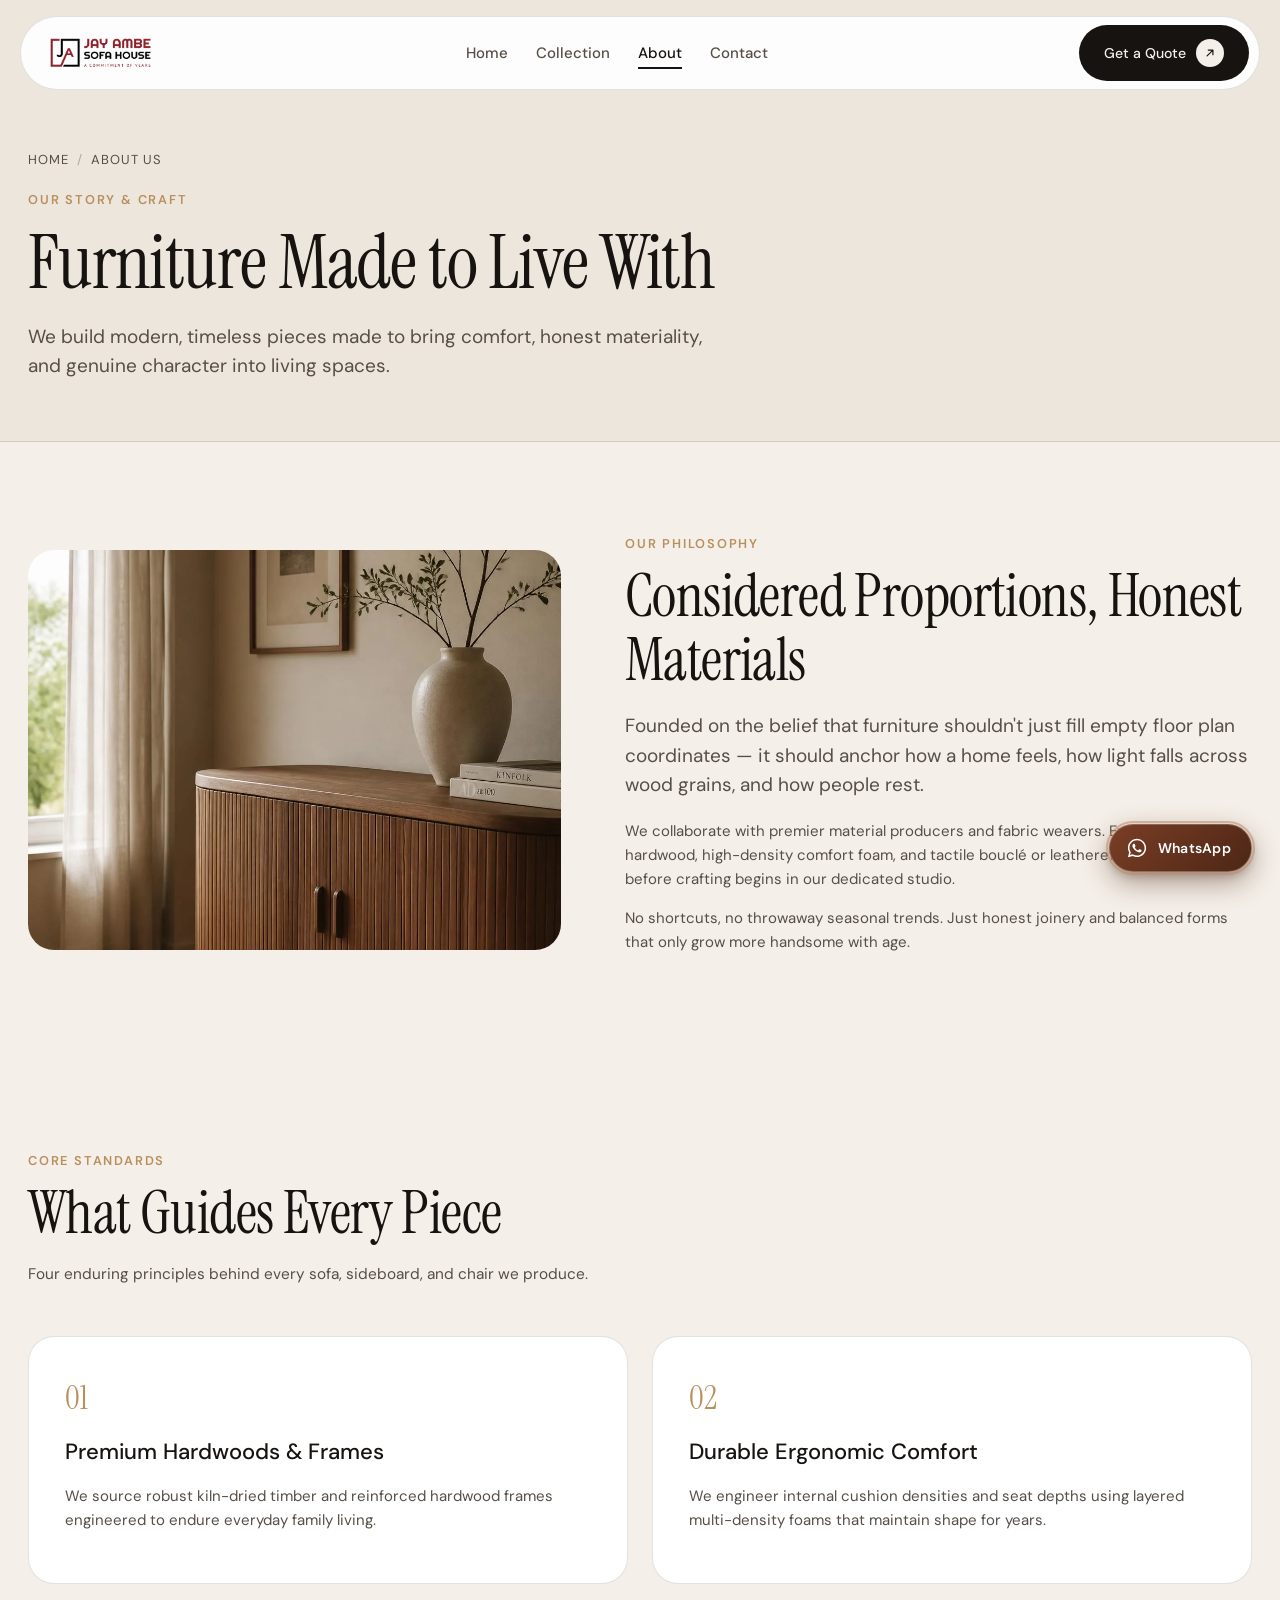
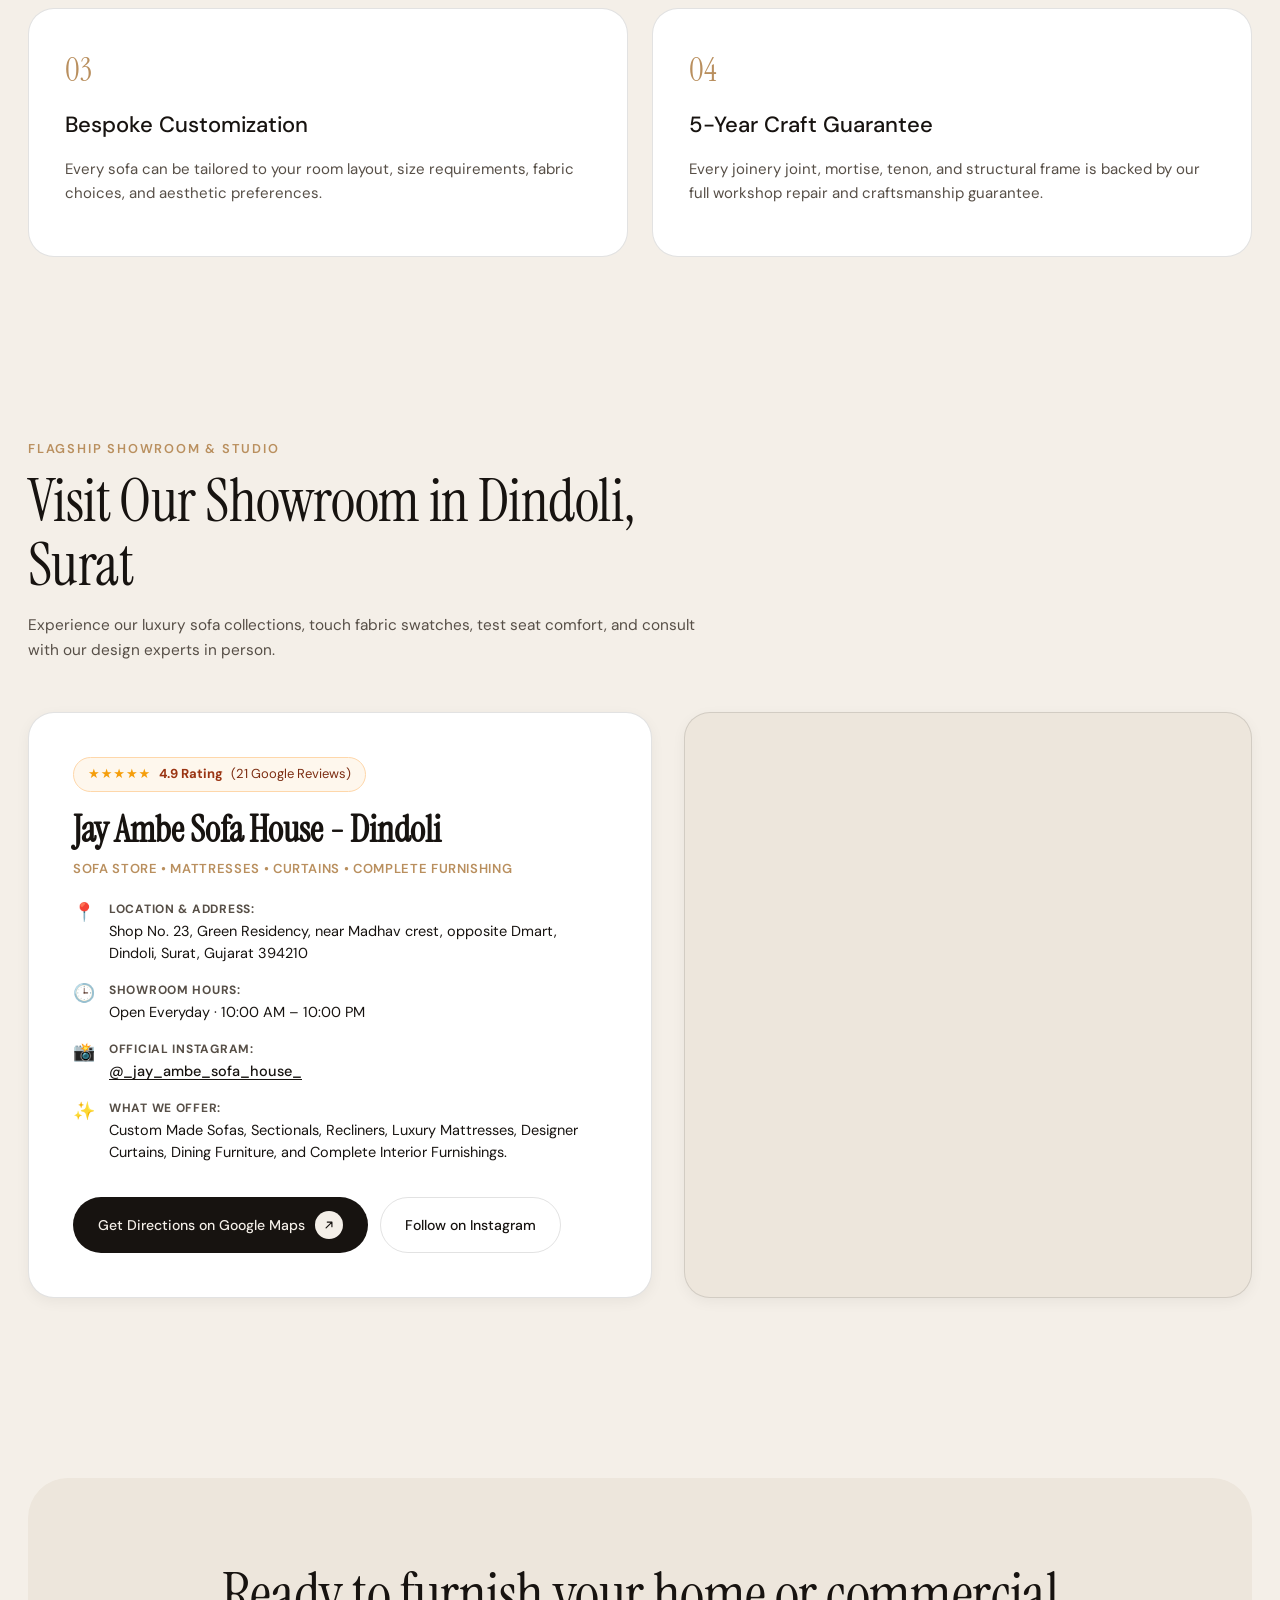
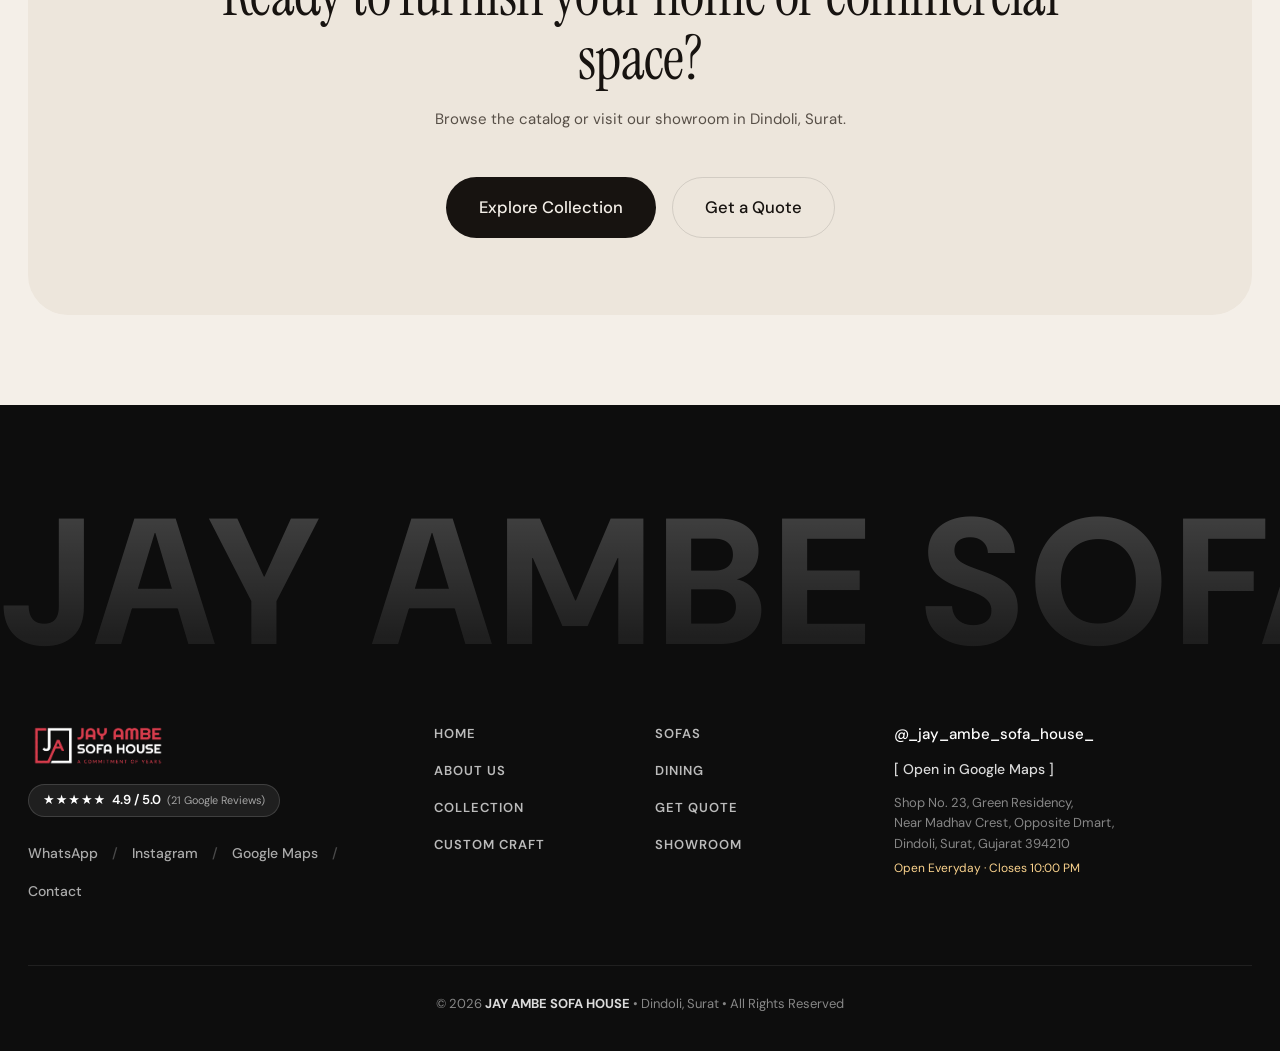
==== commit 1d8b3307: "feat: enhance SEO and site assets by adding web manifest, sitemap, meta tags, schema markup, and opt" ====
--- a/about.html
+++ b/about.html
@@ -3,24 +3,79 @@
   <head>
     <meta charset="utf-8" />
     <meta name="viewport" content="width=device-width, initial-scale=1" />
-    <title>About Us — Jay Ambe Sofa Modern Interiors Studio</title>
+    <title>About Us — Jay Ambe Sofa House | Dindoli, Surat, Gujarat</title>
     <meta
       name="description"
-      content="Learn about Jay Ambe Sofa's design philosophy, honest materials, and master joinery behind our warm, functional furniture."
+      content="Learn about Jay Ambe Sofa House's design philosophy, seasoned hardwoods, and master joinery behind our bespoke, handcrafted living room furniture in Surat."
     />
+    <link rel="canonical" href="https://jayambesofa.com/about.html" />
+    <meta name="robots" content="index, follow" />
+
+    <!-- Open Graph -->
+    <meta property="og:type" content="article" />
+    <meta property="og:url" content="https://jayambesofa.com/about.html" />
+    <meta property="og:title" content="About Us — Jay Ambe Sofa House | Dindoli, Surat, Gujarat" />
+    <meta property="og:description" content="Discover our artisan furniture making process, honest hardwoods, and flagship showroom in Dindoli, Surat." />
+    <meta property="og:image" content="https://jayambesofa.com/img/about.webp" />
+
+    <!-- Twitter Card -->
+    <meta name="twitter:card" content="summary_large_image" />
+    <meta name="twitter:title" content="About Us — Jay Ambe Sofa House | Dindoli, Surat, Gujarat" />
+    <meta name="twitter:description" content="Discover our artisan furniture making process, honest hardwoods, and flagship showroom in Dindoli, Surat." />
+    <meta name="twitter:image" content="https://jayambesofa.com/img/about.webp" />
+
+    <link rel="manifest" href="./site.webmanifest" />
     <link rel="preconnect" href="https://fonts.googleapis.com" />
     <link rel="preconnect" href="https://fonts.gstatic.com" crossorigin />
     <link
       href="https://fonts.googleapis.com/css2?family=Instrument+Serif:ital@0;1&family=DM+Sans:opsz,wght@9..40,300;9..40,400;9..40,500;9..40,700&display=swap"
       rel="stylesheet"
     />
+    <link rel="icon" type="image/png" sizes="32x32" href="./img/favicon-32x32.png" />
+    <link rel="icon" type="image/png" sizes="512x512" href="./img/favicon.png" />
+    <link rel="apple-touch-icon" href="./img/favicon.png" />
     <link rel="stylesheet" href="./styles.css" />
+
+    <!-- JSON-LD Breadcrumb & AboutPage Schema -->
+    <script type="application/ld+json">
+    {
+      "@context": "https://schema.org",
+      "@graph": [
+        {
+          "@type": "BreadcrumbList",
+          "itemListElement": [
+            {
+              "@type": "ListItem",
+              "position": 1,
+              "name": "Home",
+              "item": "https://jayambesofa.com/index.html"
+            },
+            {
+              "@type": "ListItem",
+              "position": 2,
+              "name": "About Us",
+              "item": "https://jayambesofa.com/about.html"
+            }
+          ]
+        },
+        {
+          "@type": "AboutPage",
+          "@id": "https://jayambesofa.com/about.html#webpage",
+          "url": "https://jayambesofa.com/about.html",
+          "name": "About Jay Ambe Sofa House",
+          "description": "Learn about our craftsmanship standards, 5-year guarantee, and flagship sofa studio in Dindoli, Surat."
+        }
+      ]
+    }
+    </script>
   </head>
   <body class="page-about">
     <!-- NAV -->
     <header class="nav" id="nav">
       <div class="nav__inner">
-        <a class="nav__brand" href="./index.html">Jay Ambe Sofa</a>
+        <a class="nav__brand" href="./index.html" aria-label="Jay Ambe Sofa House Home">
+          <img src="./img/logo.webp" alt="Jay Ambe Sofa House" class="nav__logo" />
+        </a>
         <nav class="nav__links" id="navLinks">
           <a href="./index.html">Home</a>
           <a href="./collection.html">Collection</a>
@@ -62,7 +117,7 @@
       <section class="section about-story">
         <div class="container about__grid">
           <div class="about__media reveal">
-            <img src="./img/about.jpg" alt="Sunlit workshop and fluted timber sideboard" loading="lazy" />
+            <img src="./img/about.webp" alt="Sunlit workshop and fluted timber sideboard" loading="lazy" />
           </div>
           <div class="about__body reveal">
             <span class="eyebrow">Our Philosophy</span>
@@ -71,7 +126,7 @@
               Founded on the belief that furniture shouldn't just fill empty floor plan coordinates — it should anchor how a home feels, how light falls across wood grains, and how people rest.
             </p>
             <p class="muted">
-              We collaborate with sustainable timber mills and heritage fabric weavers across Europe and India. Every cut of solid white oak, walnut, and tactile bouclé is inspected before crafting begins in our dedicated workshop.
+              We collaborate with premier material producers and fabric weavers. Every cut of solid hardwood, high-density comfort foam, and tactile bouclé or leatherette is inspected before crafting begins in our dedicated studio.
             </p>
             <p class="muted">
               No shortcuts, no throwaway seasonal trends. Just honest joinery and balanced forms that only grow more handsome with age.
@@ -86,24 +141,24 @@
           <div class="section__head reveal">
             <span class="eyebrow">Core Standards</span>
             <h2 class="h2">What Guides Every Piece</h2>
-            <p class="muted section__intro">Four enduring principles behind every chair, sideboard, and sectional we produce.</p>
+            <p class="muted section__intro">Four enduring principles behind every sofa, sideboard, and chair we produce.</p>
           </div>
 
           <div class="values__grid">
             <div class="value-card reveal">
               <span class="value-card__num">01</span>
-              <h3>FSC-Certified Hardwoods</h3>
-              <p class="muted">We source only responsibly managed European oak, American walnut, and kiln-dried timber with full chain of custody.</p>
+              <h3>Premium Hardwoods &amp; Frames</h3>
+              <p class="muted">We source robust kiln-dried timber and reinforced hardwood frames engineered to endure everyday family living.</p>
             </div>
             <div class="value-card reveal">
               <span class="value-card__num">02</span>
               <h3>Durable Ergonomic Comfort</h3>
-              <p class="muted">We engineer internal cushion densities and seat depths using layered multi-density memory foams that maintain form for years.</p>
+              <p class="muted">We engineer internal cushion densities and seat depths using layered multi-density foams that maintain shape for years.</p>
             </div>
             <div class="value-card reveal">
               <span class="value-card__num">03</span>
-              <h3>Non-Toxic Finishes</h3>
-              <p class="muted">Every wooden surface is sealed with organic plant-based oils and low-VOC matte sealers that celebrate raw wood grain and touch.</p>
+              <h3>Bespoke Customization</h3>
+              <p class="muted">Every sofa can be tailored to your room layout, size requirements, fabric choices, and aesthetic preferences.</p>
             </div>
             <div class="value-card reveal">
               <span class="value-card__num">04</span>
@@ -114,39 +169,71 @@
         </div>
       </section>
 
-      <!-- WORKSHOP LOCATIONS -->
-      <section class="section studios-section">
+      <!-- WORKSHOP LOCATION -->
+      <section class="section studios-section" id="showroom">
         <div class="container">
           <div class="section__head reveal">
-            <span class="eyebrow">Locations &amp; Studios</span>
-            <h2 class="h2">Visit Our Showrooms</h2>
-            <p class="muted section__intro">Experience our materials, touch fabric swatches, and speak with our interior design team in person.</p>
-          </div>
-
-          <div class="studios-grid">
-            <div class="studio-card reveal">
-              <h3>Jay Ambe Sofa Zwolle</h3>
-              <p class="muted">Hanzelaan 351, 8017JM Zwolle, Netherlands</p>
-              <span class="studio-contact">+31 (0)38 - 760 1750</span>
-              <span class="studio-hours">Tue – Sat: 10:00 – 18:00</span>
-            </div>
-            <div class="studio-card reveal">
-              <h3>Jay Ambe Sofa Amsterdam</h3>
-              <p class="muted">Moermanskkade 313, 1013 BC Amsterdam</p>
-              <span class="studio-contact">+31 (0)20 - 354 0259</span>
-              <span class="studio-hours">Mon – Sat: 10:00 – 19:00</span>
-            </div>
-            <div class="studio-card reveal">
-              <h3>Jay Ambe Sofa Lisbon</h3>
-              <p class="muted">Fontes Pereira de Melo 14, Lisboa, Portugal</p>
-              <span class="studio-contact">+351 21 340 8200</span>
-              <span class="studio-hours">Tue – Sun: 11:00 – 19:30</span>
-            </div>
-            <div class="studio-card reveal">
-              <h3>Jay Ambe Sofa Workshop &amp; Studio</h3>
-              <p class="muted">Jay Ambe Sofa House Craft Centre, Pune / Mumbai</p>
-              <span class="studio-contact">+91 98230 00000</span>
-              <span class="studio-hours">Mon – Sat: 09:30 – 19:00</span>
+            <span class="eyebrow">Flagship Showroom &amp; Studio</span>
+            <h2 class="h2">Visit Our Showroom in Dindoli, Surat</h2>
+            <p class="muted section__intro">Experience our luxury sofa collections, touch fabric swatches, test seat comfort, and consult with our design experts in person.</p>
+          </div>
+
+          <div class="single-studio-layout reveal">
+            <div class="single-studio-card">
+              <div class="single-studio-badge">
+                <span class="rating-stars">★★★★★</span>
+                <strong>4.9 Rating</strong>
+                <span class="rating-count">(21 Google Reviews)</span>
+              </div>
+              <h3 class="single-studio-title">Jay Ambe Sofa House - Dindoli</h3>
+              <p class="single-studio-type">Sofa Store • Mattresses • Curtains • Complete Furnishing</p>
+              
+              <div class="single-studio-info">
+                <div class="info-row">
+                  <span class="info-icon">📍</span>
+                  <div>
+                    <strong>Location &amp; Address:</strong>
+                    <p>Shop No. 23, Green Residency, near Madhav crest, opposite Dmart, Dindoli, Surat, Gujarat 394210</p>
+                  </div>
+                </div>
+                <div class="info-row">
+                  <span class="info-icon">🕒</span>
+                  <div>
+                    <strong>Showroom Hours:</strong>
+                    <p>Open Everyday · 10:00 AM – 10:00 PM</p>
+                  </div>
+                </div>
+                <div class="info-row">
+                  <span class="info-icon">📸</span>
+                  <div>
+                    <strong>Official Instagram:</strong>
+                    <p><a href="https://www.instagram.com/_jay_ambe_sofa_house_" target="_blank" rel="noopener">@_jay_ambe_sofa_house_</a></p>
+                  </div>
+                </div>
+                <div class="info-row">
+                  <span class="info-icon">✨</span>
+                  <div>
+                    <strong>What We Offer:</strong>
+                    <p>Custom Made Sofas, Sectionals, Recliners, Luxury Mattresses, Designer Curtains, Dining Furniture, and Complete Interior Furnishings.</p>
+                  </div>
+                </div>
+              </div>
+
+              <div class="single-studio-actions">
+                <a class="btn btn--dark" href="https://maps.google.com/maps?vet=10CAAQoqAOahcKEwiIjsmnzr2WAxUAAAAAHQAAAAAQBQ..i&sca_esv=efde9a0fd55cd1a4&pvq=Cg0vZy8xMXoxMDVyZ3l4IhMKDWpheSBhbWJlIHNvZmEQAhgD&lqi=Cg1qYXkgYW1iZSBzb2ZhSLz37oKEvoCACFolEAAQARACGAAYARgCIg1qYXkgYW1iZSBzb2ZhKggIAhAAEAEQApIBCnNvZmFfc3RvcmU&fvr=1&cs=1&um=1&ie=UTF-8&fb=1&gl=in&sa=X&ftid=0x3be051c1def991b5:0x7a303e2d1ca98655" target="_blank" rel="noopener">
+                  Get Directions on Google Maps
+                  <span class="btn__icon" aria-hidden="true">
+                    <svg viewBox="0 0 24 24" fill="none" stroke="currentColor" stroke-width="2"><path d="M7 17 17 7M9 7h8v8" stroke-linecap="round" stroke-linejoin="round"/></svg>
+                  </span>
+                </a>
+                <a class="btn btn--outline" href="https://www.instagram.com/_jay_ambe_sofa_house_" target="_blank" rel="noopener">
+                  Follow on Instagram
+                </a>
+              </div>
+            </div>
+
+            <div class="single-studio-map">
+              <iframe src="https://www.google.com/maps/embed?pb=!1m18!1m12!1m3!1d3721.189432215626!2d72.8854042!3d21.144858299999996!2m3!1f0!2f0!3f0!3m2!1i1024!2i768!4f13.1!3m3!1m2!1s0x3be051c1def991b5%3A0x7a303e2d1ca98655!2sJay%20Ambe%20Sofa%20House%20-%20Dindoli!5e0!3m2!1sen!2sin!4v1787723892884!5m2!1sen!2sin" width="100%" height="100%" style="border:0;" allowfullscreen="" loading="lazy" referrerpolicy="strict-origin-when-cross-origin"></iframe>
             </div>
           </div>
         </div>
@@ -155,11 +242,11 @@
       <!-- CTA -->
       <section class="section">
         <div class="container cta reveal">
-          <h2 class="h2 cta__title">Ready to furnish your home or commercial interior?</h2>
-          <p class="muted">Browse the catalog or speak with our custom design workshop.</p>
+          <h2 class="h2 cta__title">Ready to furnish your home or commercial space?</h2>
+          <p class="muted">Browse the catalog or visit our showroom in Dindoli, Surat.</p>
           <div style="display:flex; gap:16px; justify-content:center; flex-wrap:wrap; margin-top:24px;">
             <a class="btn btn--dark btn--lg" href="./collection.html">Explore Collection</a>
-            <a class="btn btn--outline btn--lg" href="./contact.html">Get in Touch</a>
+            <a class="btn btn--outline btn--lg" href="./contact.html">Get a Quote</a>
           </div>
         </div>
       </section>
@@ -172,20 +259,24 @@
       </div>
       <div class="container footer__main">
         <div class="footer__brand-col">
-          <a class="footer__brand-logo" href="./index.html">
-            <svg viewBox="0 0 24 24" fill="none" stroke="currentColor" stroke-width="2" class="footer__logo-icon">
-              <path d="M12 2L2 7l10 5 10-5-10-5zM2 17l10 5 10-5M2 12l10 5 10-5" stroke-linecap="round" stroke-linejoin="round"/>
-            </svg>
-            <span>Jay Ambe Sofa</span>
+          <a class="footer__brand-logo" href="./index.html" aria-label="Jay Ambe Sofa House Home">
+            <div class="footer__logo-badge">
+              <img src="./img/logo_white.webp" alt="Jay Ambe Sofa House" class="footer__logo-img" />
+            </div>
           </a>
+          <div class="footer__rating-tag">
+            <span class="rating-stars">★★★★★</span>
+            <span>4.9 / 5.0</span>
+            <small>(21 Google Reviews)</small>
+          </div>
           <div class="footer__socials">
-            <a href="https://facebook.com" target="_blank" rel="noopener">Fb</a>
+            <a href="https://wa.me/919823000000?text=Hello%20Jay%20Ambe%20Sofa%20House,%20I%20would%20like%20to%20inquire%20about%20your%20sofas%20and%20furnishings." target="_blank" rel="noopener" aria-label="Chat on WhatsApp">WhatsApp</a>
             <span class="sep">/</span>
-            <a href="https://behance.net" target="_blank" rel="noopener">Be</a>
+            <a href="https://www.instagram.com/_jay_ambe_sofa_house_" target="_blank" rel="noopener" aria-label="Instagram">Instagram</a>
             <span class="sep">/</span>
-            <a href="https://twitter.com" target="_blank" rel="noopener">X</a>
+            <a href="https://maps.google.com/maps?vet=10CAAQoqAOahcKEwiIjsmnzr2WAxUAAAAAHQAAAAAQBQ..i&sca_esv=efde9a0fd55cd1a4&pvq=Cg0vZy8xMXoxMDVyZ3l4IhMKDWpheSBhbWJlIHNvZmEQAhgD&lqi=Cg1qYXkgYW1iZSBzb2ZhSLz37oKEvoCACFolEAAQARACGAAYARgCIg1qYXkgYW1iZSBzb2ZhKggIAhAAEAEQApIBCnNvZmFfc3RvcmU&fvr=1&cs=1&um=1&ie=UTF-8&fb=1&gl=in&sa=X&ftid=0x3be051c1def991b5:0x7a303e2d1ca98655" target="_blank" rel="noopener" aria-label="Google Maps Directions">Google Maps</a>
             <span class="sep">/</span>
-            <a href="https://linkedin.com" target="_blank" rel="noopener">Ln</a>
+            <a href="./contact.html" aria-label="Direct Inquiry">Contact</a>
           </div>
         </div>
 
@@ -199,25 +290,38 @@
           <div class="footer__nav-col">
             <a href="./collection.html?category=sofas">SOFAS</a>
             <a href="./collection.html?category=tables">DINING</a>
-            <a href="./contact.html">CONTACT</a>
-            <a href="./about.html">SHOWROOMS</a>
+            <a href="./contact.html">GET QUOTE</a>
+            <a href="./about.html#showroom">SHOWROOM</a>
           </div>
         </div>
 
         <div class="footer__contact-col">
-          <a class="footer__phone" href="tel:+441234567890">+44 (123) 456-7890</a>
-          <a class="footer__email-pill" href="mailto:hello@jayambesofa.com">[ hello@jayambesofa.com ]</a>
+          <a class="footer__phone" href="https://www.instagram.com/_jay_ambe_sofa_house_" target="_blank" rel="noopener">@_jay_ambe_sofa_house_</a>
+          <a class="footer__email-pill" href="https://maps.google.com/maps?vet=10CAAQoqAOahcKEwiIjsmnzr2WAxUAAAAAHQAAAAAQBQ..i&sca_esv=efde9a0fd55cd1a4&pvq=Cg0vZy8xMXoxMDVyZ3l4IhMKDWpheSBhbWJlIHNvZmEQAhgD&lqi=Cg1qYXkgYW1iZSBzb2ZhSLz37oKEvoCACFolEAAQARACGAAYARgCIg1qYXkgYW1iZSBzb2ZhKggIAhAAEAEQApIBCnNvZmFfc3RvcmU&fvr=1&cs=1&um=1&ie=UTF-8&fb=1&gl=in&sa=X&ftid=0x3be051c1def991b5:0x7a303e2d1ca98655" target="_blank" rel="noopener">[ Open in Google Maps ]</a>
           <p class="footer__address">
-            Hanzelaan 351, Suite 400,<br />
-            Jay Ambe Sofa House Studio
+            Shop No. 23, Green Residency,<br />
+            Near Madhav Crest, Opposite Dmart,<br />
+            Dindoli, Surat, Gujarat 394210<br />
+            <span style="color: #fbd38d; font-size:12px; display:inline-block; margin-top:4px;">Open Everyday · Closes 10:00 PM</span>
           </p>
         </div>
       </div>
 
       <div class="container footer__bottom-center">
-        <span>© <span id="year"></span> <strong>JAY AMBE SOFA</strong> All Rights Reserved</span>
+        <span>© <span id="year"></span> <strong>JAY AMBE SOFA HOUSE</strong> • Dindoli, Surat • All Rights Reserved</span>
       </div>
     </footer>
+
+    <!-- FLOATING WHATSAPP BUTTON (BROWN THEME) -->
+    <a href="https://wa.me/919823000000?text=Hello%20Jay%20Ambe%20Sofa%20House,%20I%20would%20like%20to%20inquire%20about%20your%20sofas%20and%20furniture." class="whatsapp-float" target="_blank" rel="noopener" aria-label="Chat on WhatsApp">
+      <span class="whatsapp-float__pulse" aria-hidden="true"></span>
+      <span class="whatsapp-float__icon" aria-hidden="true">
+        <svg viewBox="0 0 24 24" width="22" height="22" fill="currentColor">
+          <path d="M12.04 2c-5.46 0-9.91 4.45-9.91 9.91 0 1.75.46 3.45 1.32 4.95L2.05 22l5.25-1.38c1.45.79 3.08 1.21 4.74 1.21 5.46 0 9.91-4.45 9.91-9.91 0-2.65-1.03-5.14-2.9-7.01A9.82 9.82 0 0 0 12.04 2m.01 1.67c2.2 0 4.26.86 5.82 2.42a8.23 8.23 0 0 1 2.41 5.83c0 4.54-3.7 8.24-8.24 8.24-1.48 0-2.93-.4-4.2-1.15l-.3-.18-3.12.82.83-3.04-.2-.31a8.2 8.2 0 0 1-1.26-4.38c0-4.54 3.7-8.24 8.24-8.24M8.53 7.33c-.2 0-.43.08-.66.33-.23.25-.87.85-.87 2.07s.89 2.4 1.02 2.57c.12.17 1.76 2.68 4.25 3.76 2.08.9 2.51.72 2.96.68.45-.04 1.45-.59 1.66-1.16.2-.57.2-1.06.14-1.16-.06-.1-.23-.17-.48-.29s-1.45-.72-1.68-.8c-.23-.08-.39-.12-.56.12-.16.25-.64.8-.78.96-.15.17-.29.19-.54.06-.25-.12-1.05-.39-2-1.24-.74-.66-1.24-1.47-1.38-1.72-.15-.25-.02-.38.11-.5.11-.11.25-.29.37-.43.12-.15.17-.25.25-.41.08-.17.04-.31-.02-.43s-.56-1.35-.77-1.85c-.2-.48-.41-.42-.56-.43h-.48Z"/>
+        </svg>
+      </span>
+      <span class="whatsapp-float__text">WhatsApp</span>
+    </a>
 
     <script src="./main.js"></script>
   </body>
--- a/styles.css
+++ b/styles.css
@@ -1,137 +1,364 @@
+/* =========================================================
+   JAY AMBE SOFA HOUSE — COMPLETE RESPONSIVE DESIGN SYSTEM
+   ========================================================= */
+
 :root {
   --paper: #f4efe8;
   --paper-2: #ede6dc;
   --ink: #171310;
   --ink-soft: #574f47;
   --tan: #b98f5e;
+  --tan-light: #dfc2a2;
   --line: rgba(23, 19, 16, 0.12);
-  --radius: 26px;
+  --radius: clamp(18px, 3vw, 26px);
+  --radius-sm: 14px;
+  --radius-pill: 999px;
   --maxw: 1240px;
   --serif: "Instrument Serif", Georgia, serif;
-  --sans: "DM Sans", system-ui, -apple-system, Segoe UI, sans-serif;
-}
-
-* { box-sizing: border-box; }
-
-html { scroll-behavior: smooth; }
+  --sans: "DM Sans", system-ui, -apple-system, Segoe UI, Roboto, sans-serif;
+  --shadow-sm: 0 4px 14px rgba(23, 19, 16, 0.05);
+  --shadow-md: 0 16px 36px rgba(23, 19, 16, 0.08);
+  --shadow-lg: 0 28px 64px rgba(23, 19, 16, 0.14);
+}
+
+*, *::before, *::after {
+  box-sizing: border-box;
+}
+
+html {
+  scroll-behavior: smooth;
+  overflow-x: hidden;
+  width: 100%;
+  -webkit-text-size-adjust: 100%;
+}
 
 body {
   margin: 0;
+  padding: 0;
   background: var(--paper);
   color: var(--ink);
   font-family: var(--sans);
-  font-size: 17px;
+  font-size: clamp(15px, 1.1vw, 17px);
   line-height: 1.6;
   -webkit-font-smoothing: antialiased;
-}
-
-img { display: block; max-width: 100%; }
-a { color: inherit; text-decoration: none; }
-
-.container { width: min(100% - 40px, var(--maxw)); margin-inline: auto; }
-.section { padding: clamp(60px, 8vw, 110px) 0; }
+  -moz-osx-font-smoothing: grayscale;
+  overflow-x: hidden;
+  width: 100%;
+  position: relative;
+}
+
+body.menu-open,
+body.modal-open {
+  overflow: hidden;
+  touch-action: none;
+}
+
+img, picture, video, canvas, svg {
+  display: block;
+  max-width: 100%;
+  height: auto;
+}
+
+a {
+  color: inherit;
+  text-decoration: none;
+  -webkit-tap-highlight-color: transparent;
+}
+
+button, input, select, textarea {
+  font-family: inherit;
+  font-size: inherit;
+  color: inherit;
+}
+
+/* =========================================================
+   GLOBAL LAYOUT & TYPOGRAPHY
+   ========================================================= */
+
+.container {
+  width: min(100% - clamp(24px, 5vw, 56px), var(--maxw));
+  margin-inline: auto;
+}
+
+.section {
+  padding: clamp(48px, 7vw, 110px) 0;
+  position: relative;
+}
 
 .h1 {
   font-family: var(--serif);
   font-weight: 400;
-  font-size: clamp(40px, 6.5vw, 76px);
-  line-height: 1.02;
+  font-size: clamp(34px, 6.2vw, 76px);
+  line-height: 1.04;
   letter-spacing: -0.015em;
   margin: 12px 0 20px;
+  word-break: break-word;
 }
 
 .h2 {
   font-family: var(--serif);
   font-weight: 400;
-  font-size: clamp(34px, 5vw, 62px);
-  line-height: 1.05;
+  font-size: clamp(28px, 4.6vw, 62px);
+  line-height: 1.08;
   letter-spacing: -0.01em;
   margin: 10px 0 16px;
+  word-break: break-word;
 }
 
 .eyebrow {
   display: inline-block;
-  font-size: 13px;
+  font-size: clamp(11px, 1vw, 13px);
   letter-spacing: 0.14em;
   text-transform: uppercase;
   color: var(--tan);
   font-weight: 600;
 }
-.muted { color: var(--ink-soft); }
-.lead { font-size: 19px; line-height: 1.5; color: var(--ink-soft); }
-.section__head { max-width: 700px; margin-bottom: 50px; }
-.section__intro { margin: 0; font-size: 17px; }
-
-/* buttons */
+
+.muted {
+  color: var(--ink-soft);
+}
+
+.lead {
+  font-size: clamp(16px, 1.8vw, 19px);
+  line-height: 1.55;
+  color: var(--ink-soft);
+}
+
+.section__head {
+  max-width: 700px;
+  margin-bottom: clamp(28px, 5vw, 50px);
+}
+
+.section__intro {
+  margin: 0;
+  font-size: clamp(15px, 1.2vw, 17px);
+}
+
+/* =========================================================
+   BUTTONS & ACTIONS
+   ========================================================= */
+
 .btn {
   display: inline-flex;
   align-items: center;
+  justify-content: center;
   gap: 10px;
-  border-radius: 999px;
-  padding: 12px 14px 12px 22px;
-  font-size: 15px;
+  border-radius: var(--radius-pill);
+  padding: clamp(10px, 2vw, 13px) clamp(18px, 2.5vw, 24px);
+  font-size: clamp(14px, 1.1vw, 15px);
   font-weight: 500;
   border: 1px solid transparent;
   cursor: pointer;
-  transition: transform 0.25s ease, background 0.25s ease, color 0.25s ease, border-color 0.25s ease;
-}
-.btn:hover { transform: translateY(-2px); }
-.btn--dark { background: var(--ink); color: var(--paper); }
-.btn--dark:hover { background: #2b2520; }
-.btn--outline { border-color: var(--line); background: transparent; padding: 12px 24px; }
-.btn--outline:hover { background: var(--ink); color: var(--paper); }
-.btn--lg { padding: 16px 20px 16px 32px; font-size: 17px; }
+  text-align: center;
+  max-width: 100%;
+  white-space: nowrap;
+  touch-action: manipulation;
+  -webkit-tap-highlight-color: transparent;
+  transition: transform 0.25s ease, background 0.25s ease, color 0.25s ease, border-color 0.25s ease, box-shadow 0.25s ease;
+}
+
+.btn:hover {
+  transform: translateY(-2px);
+}
+
+.btn:active {
+  transform: translateY(0);
+}
+
+.btn--dark {
+  background: var(--ink);
+  color: var(--paper);
+}
+
+.btn--dark:hover {
+  background: #2b2520;
+  color: #fff;
+}
+
+.btn--outline {
+  border-color: var(--line);
+  background: transparent;
+  color: var(--ink);
+}
+
+.btn--outline:hover {
+  background: var(--ink);
+  color: var(--paper);
+  border-color: var(--ink);
+}
+
+.btn--lg {
+  padding: clamp(13px, 2.5vw, 16px) clamp(22px, 3.5vw, 32px);
+  font-size: clamp(15px, 1.3vw, 17px);
+}
+
+.btn-sm {
+  padding: 8px 16px;
+  font-size: 13px;
+  border-radius: 100px;
+}
+
 .btn__icon {
-  width: 30px; height: 30px;
-  display: grid; place-items: center;
+  width: 28px;
+  height: 28px;
+  display: grid;
+  place-items: center;
   border-radius: 50%;
   background: var(--paper);
   color: var(--ink);
-}
-.btn__icon svg { width: 15px; height: 15px; }
-
-/* nav */
-.nav { position: fixed; inset: 14px 0 auto; z-index: 100; }
+  flex-shrink: 0;
+}
+
+.btn__icon svg {
+  width: 14px;
+  height: 14px;
+}
+
+/* =========================================================
+   NAVIGATION BAR (DESKTOP & MOBILE RESPONSIVE)
+   ========================================================= */
+
+.nav {
+  position: fixed;
+  inset: clamp(10px, 2vw, 16px) 0 auto;
+  z-index: 1000;
+  width: 100%;
+  pointer-events: none;
+}
+
 .nav__inner {
-  width: min(100% - 34px, var(--maxw));
+  pointer-events: auto;
+  width: min(100% - clamp(20px, 4vw, 40px), var(--maxw));
   margin-inline: auto;
-  background: rgba(255, 255, 255, 0.88);
+  background: rgba(255, 255, 255, 0.92);
   backdrop-filter: blur(16px);
   -webkit-backdrop-filter: blur(16px);
   border: 1px solid var(--line);
-  border-radius: 999px;
-  padding: 9px 9px 9px 26px;
-  display: flex;
-  align-items: center;
-  gap: 20px;
+  border-radius: var(--radius-pill);
+  padding: 8px 10px 8px clamp(14px, 2.5vw, 24px);
+  display: flex;
+  align-items: center;
+  justify-content: space-between;
+  gap: clamp(12px, 2vw, 20px);
   transition: box-shadow 0.3s ease, background 0.3s ease;
-}
-.nav.is-stuck .nav__inner { box-shadow: 0 16px 40px rgba(23, 19, 16, 0.14); }
-.nav__brand { font-family: var(--serif); font-size: 26px; font-weight: 500; }
-.nav__links { display: flex; gap: 26px; margin-inline: auto; font-size: 15px; font-weight: 500; }
-.nav__links a { position: relative; padding: 4px 0; color: var(--ink-soft); transition: color 0.2s ease; }
-.nav__links a:hover, .nav__links a.is-active { color: var(--ink); }
+  position: relative;
+}
+
+.nav.is-stuck .nav__inner {
+  box-shadow: 0 16px 40px rgba(23, 19, 16, 0.14);
+  background: rgba(255, 255, 255, 0.96);
+}
+
+.nav__brand {
+  display: inline-flex;
+  align-items: center;
+  gap: 12px;
+  text-decoration: none;
+  font-family: var(--serif);
+  font-size: clamp(20px, 3vw, 26px);
+  font-weight: 500;
+  letter-spacing: 0.02em;
+  color: var(--ink);
+  flex-shrink: 0;
+}
+
+.nav__logo {
+  height: clamp(30px, 4vw, 38px);
+  width: auto;
+  max-width: clamp(130px, 24vw, 170px);
+  object-fit: contain;
+  display: block;
+}
+
+.nav__links {
+  display: flex;
+  align-items: center;
+  gap: clamp(16px, 2.5vw, 28px);
+  margin-inline: auto;
+  font-size: 15px;
+  font-weight: 500;
+}
+
+.nav__links a {
+  position: relative;
+  padding: 4px 0;
+  color: var(--ink-soft);
+  transition: color 0.2s ease;
+}
+
+.nav__links a:hover,
+.nav__links a.is-active {
+  color: var(--ink);
+}
+
 .nav__links a::after {
-  content: ""; position: absolute; left: 0; bottom: 0;
-  height: 2px; width: 0; background: var(--ink); transition: width 0.25s ease;
-}
-.nav__links a:hover::after, .nav__links a.is-active::after { width: 100%; }
+  content: "";
+  position: absolute;
+  left: 0;
+  bottom: 0;
+  height: 2px;
+  width: 0;
+  background: var(--ink);
+  transition: width 0.25s ease;
+}
+
+.nav__links a:hover::after,
+.nav__links a.is-active::after {
+  width: 100%;
+}
+
+.nav__cta {
+  flex-shrink: 0;
+}
+
 .nav__burger {
-  display: none; width: 42px; height: 42px; border-radius: 50%;
-  border: 1px solid var(--line); background: transparent;
-  flex-direction: column; justify-content: center; align-items: center; gap: 5px;
+  display: none;
+  width: 44px;
+  height: 44px;
+  border-radius: 50%;
+  border: 1px solid var(--line);
+  background: #fff;
+  flex-direction: column;
+  justify-content: center;
+  align-items: center;
+  gap: 5px;
   cursor: pointer;
-}
-.nav__burger span { width: 16px; height: 1.5px; background: var(--ink); transition: transform .3s ease, opacity .3s ease; }
-.nav__burger[aria-expanded="true"] span:first-child { transform: translateY(3px) rotate(45deg); }
-.nav__burger[aria-expanded="true"] span:last-child { transform: translateY(-3px) rotate(-45deg); }
-
-/* PAGE HERO (Inner Pages) */
+  flex-shrink: 0;
+  touch-action: manipulation;
+  -webkit-tap-highlight-color: transparent;
+  transition: background 0.2s ease, border-color 0.2s ease;
+}
+
+.nav__burger:hover {
+  background: var(--paper-2);
+}
+
+.nav__burger span {
+  width: 17px;
+  height: 1.8px;
+  background: var(--ink);
+  border-radius: 2px;
+  transition: transform .3s cubic-bezier(0.2, 0.8, 0.2, 1), opacity .2s ease;
+}
+
+.nav__burger[aria-expanded="true"] span:first-child {
+  transform: translateY(3.4px) rotate(45deg);
+}
+
+.nav__burger[aria-expanded="true"] span:last-child {
+  transform: translateY(-3.4px) rotate(-45deg);
+}
+
+/* =========================================================
+   PAGE HERO & HERO SECTIONS
+   ========================================================= */
+
 .page-hero {
-  padding: 140px 0 60px;
+  padding: clamp(105px, 15vw, 150px) 0 clamp(36px, 6vw, 60px);
   background: var(--paper-2);
   border-bottom: 1px solid var(--line);
 }
+
 .breadcrumbs {
   display: flex;
   align-items: center;
@@ -141,105 +368,250 @@
   margin-bottom: 16px;
   text-transform: uppercase;
   letter-spacing: 0.08em;
-}
-.breadcrumbs a:hover { color: var(--ink); }
-.breadcrumb-sep { opacity: 0.4; }
-.page-hero__title { max-width: 850px; }
-.page-hero__lead { max-width: 680px; margin: 0; }
-
-/* HERO (Home) */
-.hero { position: relative; height: 100svh; min-height: 620px; overflow: hidden; }
-.hero__img { width: 100%; height: 100%; object-fit: cover; }
+  flex-wrap: wrap;
+}
+
+.breadcrumbs a:hover {
+  color: var(--ink);
+}
+
+.breadcrumb-sep {
+  opacity: 0.4;
+}
+
+.page-hero__title {
+  max-width: 850px;
+}
+
+.page-hero__lead {
+  max-width: 680px;
+  margin: 0;
+}
+
+/* HOME HERO */
+.hero {
+  position: relative;
+  height: 100svh;
+  min-height: clamp(540px, 85svh, 850px);
+  overflow: hidden;
+}
+
+.hero__img {
+  width: 100%;
+  height: 100%;
+  object-fit: cover;
+}
+
 .hero__scrim {
-  position: absolute; inset: 0;
-  background: linear-gradient(to top, rgba(10, 8, 6, 0.68) 0%, rgba(10, 8, 6, 0.14) 45%, rgba(10, 8, 6, 0.28) 100%);
-}
+  position: absolute;
+  inset: 0;
+  background: linear-gradient(to top, rgba(10, 8, 6, 0.72) 0%, rgba(10, 8, 6, 0.18) 45%, rgba(10, 8, 6, 0.32) 100%);
+}
+
 .hero__content {
-  position: absolute; inset: auto 0 0 0;
-  width: min(100% - 48px, var(--maxw));
+  position: absolute;
+  inset: auto 0 0 0;
+  width: min(100% - clamp(24px, 5vw, 48px), var(--maxw));
   margin-inline: auto;
-  padding-bottom: clamp(34px, 6vw, 70px);
-  display: flex; flex-wrap: wrap; align-items: flex-end; justify-content: space-between; gap: 26px;
+  padding-bottom: clamp(28px, 6vw, 70px);
+  display: flex;
+  flex-wrap: wrap;
+  align-items: flex-end;
+  justify-content: space-between;
+  gap: clamp(16px, 3vw, 26px);
   color: #fff;
 }
+
 .hero__title {
   font-family: var(--serif);
   font-weight: 400;
-  font-size: clamp(44px, 8.2vw, 108px);
+  font-size: clamp(38px, 7.8vw, 108px);
   line-height: 0.98;
   margin: 0;
   letter-spacing: -0.02em;
-}
-.hero__sub { max-width: 420px; text-align: right; margin: 0; color: rgba(255, 255, 255, 0.9); }
-
-/* ABOUT SECTION */
-.about__grid { display: grid; grid-template-columns: 0.85fr 1fr; gap: clamp(28px, 5vw, 80px); align-items: center; }
-.about__media { border-radius: var(--radius); overflow: hidden; }
-.about__media img { width: 100%; height: 100%; object-fit: cover; }
-
-/* STATS */
-.stats-section { padding-top: 0; }
+  word-break: break-word;
+}
+
+.hero__sub {
+  max-width: 420px;
+  text-align: right;
+  margin: 0;
+  font-size: clamp(14px, 1.8vw, 17px);
+  line-height: 1.5;
+  color: rgba(255, 255, 255, 0.92);
+}
+
+/* =========================================================
+   ABOUT SECTION & STATS
+   ========================================================= */
+
+.about__grid {
+  display: grid;
+  grid-template-columns: 0.85fr 1fr;
+  gap: clamp(24px, 5vw, 80px);
+  align-items: center;
+}
+
+.about__media {
+  border-radius: var(--radius);
+  overflow: hidden;
+  aspect-ratio: 4 / 3;
+}
+
+.about__media img {
+  width: 100%;
+  height: 100%;
+  object-fit: cover;
+}
+
+.stats-section {
+  padding-top: 0;
+}
+
 .stats {
-  display: grid; grid-template-columns: repeat(4, 1fr);
-  gap: 24px;
+  display: grid;
+  grid-template-columns: repeat(4, 1fr);
+  gap: clamp(16px, 3vw, 28px);
   border-top: 1px solid var(--line);
   border-bottom: 1px solid var(--line);
-  padding: clamp(34px, 5vw, 60px) 0;
-}
-.stat { display: flex; flex-direction: column; gap: 4px; }
-.stat__num { font-family: var(--serif); font-size: clamp(38px, 5vw, 64px); line-height: 1; }
-.stat__label { font-weight: 500; }
-.stat__note { color: var(--ink-soft); font-size: 14px; }
-
-/* COLLECTION CARDS (HOME) */
-.cards { display: grid; grid-template-columns: repeat(6, 1fr); gap: 18px; }
+  padding: clamp(28px, 5vw, 60px) 0;
+}
+
+.stat {
+  display: flex;
+  flex-direction: column;
+  gap: 4px;
+}
+
+.stat__num {
+  font-family: var(--serif);
+  font-size: clamp(32px, 4.5vw, 64px);
+  line-height: 1;
+}
+
+.stat__label {
+  font-weight: 500;
+  font-size: clamp(14px, 1.1vw, 16px);
+}
+
+.stat__note {
+  color: var(--ink-soft);
+  font-size: 13px;
+  line-height: 1.4;
+}
+
+/* =========================================================
+   HOME COLLECTION CARDS
+   ========================================================= */
+
+.cards {
+  display: grid;
+  grid-template-columns: repeat(6, 1fr);
+  gap: clamp(12px, 2vw, 18px);
+}
+
 .card {
-  position: relative; overflow: hidden; border-radius: var(--radius);
-  background: var(--paper-2); grid-column: span 2; aspect-ratio: 1 / 1;
-  display: block; cursor: pointer;
-}
-.card--wide { grid-column: span 4; aspect-ratio: 16 / 11; }
-.card--tall { grid-column: span 2; aspect-ratio: 3 / 4; }
-.card img { width: 100%; height: 100%; object-fit: cover; transition: transform 0.7s cubic-bezier(.2,.7,.2,1); }
-.card:hover img { transform: scale(1.06); }
+  position: relative;
+  overflow: hidden;
+  border-radius: var(--radius);
+  background: var(--paper-2);
+  grid-column: span 2;
+  aspect-ratio: 1 / 1;
+  display: block;
+  cursor: pointer;
+}
+
+.card--wide {
+  grid-column: span 4;
+  aspect-ratio: 16 / 11;
+}
+
+.card--tall {
+  grid-column: span 2;
+  aspect-ratio: 3 / 4;
+}
+
+.card img {
+  width: 100%;
+  height: 100%;
+  object-fit: cover;
+  transition: transform 0.7s cubic-bezier(.2,.7,.2,1);
+}
+
+.card:hover img {
+  transform: scale(1.06);
+}
+
 .card__label {
-  position: absolute; left: 16px; bottom: 16px;
-  background: rgba(255, 255, 255, 0.92);
+  position: absolute;
+  left: 14px;
+  bottom: 14px;
+  background: rgba(255, 255, 255, 0.94);
   backdrop-filter: blur(8px);
   -webkit-backdrop-filter: blur(8px);
-  border-radius: 999px; padding: 8px 16px; font-size: 14px; font-weight: 500;
+  border-radius: var(--radius-pill);
+  padding: 8px 16px;
+  font-size: clamp(12px, 1.1vw, 14px);
+  font-weight: 500;
   color: var(--ink);
-}
+  box-shadow: 0 4px 12px rgba(0, 0, 0, 0.08);
+}
+
 .card__action {
-  position: absolute; right: 16px; bottom: 16px;
-  background: var(--ink); color: #fff;
-  border-radius: 999px; padding: 8px 16px; font-size: 13px; font-weight: 500;
-  display: inline-flex; align-items: center; gap: 6px;
-  opacity: 0; transform: translateY(8px);
+  position: absolute;
+  right: 14px;
+  bottom: 14px;
+  background: var(--ink);
+  color: #fff;
+  border-radius: var(--radius-pill);
+  padding: 8px 16px;
+  font-size: 13px;
+  font-weight: 500;
+  display: inline-flex;
+  align-items: center;
+  gap: 6px;
+  opacity: 0;
+  transform: translateY(8px);
   transition: opacity 0.3s ease, transform 0.3s ease;
-}
-.card:hover .card__action { opacity: 1; transform: translateY(0); }
-
-/* CATALOG / COLLECTION PAGE TOOLBAR */
+  box-shadow: 0 4px 14px rgba(0, 0, 0, 0.2);
+}
+
+.card:hover .card__action {
+  opacity: 1;
+  transform: translateY(0);
+}
+
+/* =========================================================
+   CATALOG / COLLECTION PAGE TOOLBAR
+   ========================================================= */
+
 .catalog-toolbar {
   display: flex;
   justify-content: space-between;
   align-items: center;
   flex-wrap: wrap;
-  gap: 20px;
+  gap: 16px;
   margin-bottom: 24px;
-}
+  width: 100%;
+}
+
 .catalog-tabs {
   display: flex;
   align-items: center;
   gap: 8px;
   overflow-x: auto;
-  padding-bottom: 4px;
+  padding-bottom: 6px;
   scrollbar-width: none;
-}
-.catalog-tabs::-webkit-scrollbar { display: none; }
+  -webkit-overflow-scrolling: touch;
+  max-width: 100%;
+}
+
+.catalog-tabs::-webkit-scrollbar {
+  display: none;
+}
+
 .catalog-tab {
-  padding: 10px 20px;
+  padding: 9px 18px;
   border-radius: 100px;
   border: 1px solid var(--line);
   background: transparent;
@@ -248,12 +620,15 @@
   font-weight: 500;
   cursor: pointer;
   white-space: nowrap;
+  flex-shrink: 0;
   transition: all 0.2s ease;
 }
+
 .catalog-tab:hover {
   color: var(--ink);
   border-color: var(--ink);
 }
+
 .catalog-tab.is-active {
   background: var(--ink);
   color: #fff;
@@ -263,34 +638,41 @@
 .catalog-controls {
   display: flex;
   align-items: center;
-  gap: 16px;
+  gap: 14px;
   flex-wrap: wrap;
 }
+
 .catalog-search {
   position: relative;
   display: flex;
   align-items: center;
-}
+  flex: 1 1 200px;
+  min-width: 0;
+}
+
 .catalog-search svg {
   position: absolute;
   left: 14px;
   color: var(--ink-soft);
   pointer-events: none;
 }
+
 .catalog-search input {
-  padding: 11px 16px 11px 42px;
+  padding: 10px 16px 10px 40px;
   border-radius: 100px;
   border: 1px solid var(--line);
   background: #fff;
   font-size: 14px;
   color: var(--ink);
   outline: none;
-  width: 260px;
+  width: 240px;
+  max-width: 100%;
   transition: border-color 0.2s ease, width 0.2s ease;
 }
+
 .catalog-search input:focus {
   border-color: var(--ink);
-  width: 300px;
+  width: 280px;
 }
 
 .catalog-sort {
@@ -299,9 +681,11 @@
   gap: 8px;
   font-size: 14px;
   color: var(--ink-soft);
-}
+  flex-shrink: 0;
+}
+
 .catalog-sort select {
-  padding: 11px 36px 11px 18px;
+  padding: 10px 36px 10px 16px;
   border-radius: 100px;
   border: 1px solid var(--line);
   background: #fff url("data:image/svg+xml,%3Csvg xmlns='http://www.w3.org/2000/svg' width='12' height='12' viewBox='0 0 24 24' fill='none' stroke='%23171310' stroke-width='2' stroke-linecap='round' stroke-linejoin='round'%3E%3Cpolyline points='6 9 12 15 18 9'%3E%3C/polyline%3E%3C/svg%3E") no-repeat right 14px center;
@@ -316,6 +700,7 @@
   appearance: none;
   transition: border-color 0.2s ease;
 }
+
 .catalog-sort select:focus {
   border-color: var(--ink);
 }
@@ -324,16 +709,19 @@
   display: flex;
   justify-content: space-between;
   align-items: center;
-  margin-bottom: 28px;
+  margin-bottom: 24px;
   font-size: 14px;
   color: var(--ink-soft);
 }
 
-/* PRODUCT CATALOG GRID & CARDS */
+/* =========================================================
+   PRODUCT CATALOG GRID & CARDS
+   ========================================================= */
+
 .catalog-grid {
   display: grid;
   grid-template-columns: repeat(3, 1fr);
-  gap: 28px;
+  gap: clamp(16px, 3vw, 28px);
 }
 
 .product-card {
@@ -345,10 +733,12 @@
   flex-direction: column;
   transition: transform 0.35s cubic-bezier(0.16, 1, 0.3, 1), box-shadow 0.35s ease;
 }
+
 .product-card:hover {
   transform: translateY(-6px);
   box-shadow: 0 24px 48px rgba(23, 19, 16, 0.09);
 }
+
 .product-card__media {
   position: relative;
   width: 100%;
@@ -356,21 +746,25 @@
   overflow: hidden;
   background: var(--paper-2);
 }
+
 .product-card__media img {
   width: 100%;
   height: 100%;
   object-fit: cover;
   transition: transform 0.6s cubic-bezier(0.16, 1, 0.3, 1);
 }
+
 .product-card:hover .product-card__media img {
   transform: scale(1.05);
 }
+
 .product-card__body {
-  padding: 24px;
+  padding: clamp(16px, 3vw, 24px);
   display: flex;
   flex-direction: column;
   flex: 1;
 }
+
 .product-card__category {
   font-family: var(--sans);
   font-size: 11px;
@@ -378,36 +772,41 @@
   text-transform: uppercase;
   color: var(--tan);
   font-weight: 600;
-  margin-bottom: 8px;
-}
+  margin-bottom: 6px;
+}
+
 .product-card__title {
   font-family: var(--sans);
-  font-size: 18px;
+  font-size: clamp(16px, 1.2vw, 18px);
   font-weight: 600;
   margin: 0 0 8px;
   line-height: 1.35;
   color: var(--ink);
   letter-spacing: -0.01em;
 }
+
 .product-card__desc {
   font-size: 14px;
   color: var(--ink-soft);
-  margin-bottom: 16px;
+  margin-bottom: 14px;
   line-height: 1.5;
   display: -webkit-box;
   -webkit-line-clamp: 2;
   -webkit-box-orient: vertical;
   overflow: hidden;
 }
+
 .product-card__specs-row {
   font-size: 12px;
   color: var(--ink-soft);
-  margin-bottom: 18px;
+  margin-bottom: 16px;
   background: var(--paper);
   padding: 6px 12px;
   border-radius: 8px;
   display: inline-block;
-}
+  width: fit-content;
+}
+
 .product-card__footer {
   margin-top: auto;
   padding-top: 14px;
@@ -415,82 +814,101 @@
   display: flex;
   justify-content: space-between;
   align-items: center;
-}
+  gap: 10px;
+}
+
 .product-card__price {
-  font-size: 20px;
+  font-size: clamp(17px, 1.3vw, 20px);
   font-weight: 700;
   color: var(--ink);
 }
+
 .product-card__actions {
   display: flex;
   gap: 8px;
-}
-.btn-sm {
-  padding: 8px 16px;
-  font-size: 13px;
-  border-radius: 100px;
-}
-
-/* CUSTOM BESPOKE CTA */
+  flex-wrap: wrap;
+}
+
+/* =========================================================
+   CUSTOM BESPOKE CTA
+   ========================================================= */
+
 .custom-cta-card {
   background: #fff;
-  border-radius: 32px;
+  border-radius: clamp(20px, 4vw, 32px);
   border: 1px solid var(--line);
-  padding: clamp(40px, 6vw, 70px);
-}
+  padding: clamp(32px, 6vw, 70px);
+}
+
 .custom-cta-card__content {
   max-width: 760px;
 }
-.custom-cta-card .btn { margin-top: 20px; }
-
-/* QUICK VIEW MODAL */
-.quickview-modal {
+
+.custom-cta-card .btn {
+  margin-top: 20px;
+}
+
+/* =========================================================
+   QUICK VIEW MODAL & ARTICLE MODAL
+   ========================================================= */
+
+.quickview-modal,
+.article-modal {
   position: fixed;
   inset: 0;
   z-index: 3000;
   display: flex;
   align-items: center;
   justify-content: center;
-  padding: 20px;
+  padding: clamp(12px, 3vw, 24px);
   opacity: 0;
   visibility: hidden;
   pointer-events: none;
   transition: opacity 0.3s ease, visibility 0.3s ease;
 }
-.quickview-modal.is-open {
+
+.quickview-modal.is-open,
+.article-modal.is-open {
   opacity: 1;
   visibility: visible;
   pointer-events: auto;
 }
-.quickview-modal__backdrop {
+
+.quickview-modal__backdrop,
+.article-modal__backdrop {
   position: absolute;
   inset: 0;
-  background: rgba(23, 19, 16, 0.72);
+  background: rgba(23, 19, 16, 0.76);
   backdrop-filter: blur(10px);
   -webkit-backdrop-filter: blur(10px);
 }
+
 .quickview-modal__dialog {
   position: relative;
   width: 100%;
   max-width: 920px;
   max-height: 90vh;
   background: #fff;
-  border-radius: 28px;
+  border-radius: clamp(18px, 3vw, 28px);
   overflow-y: auto;
   box-shadow: 0 30px 80px rgba(0, 0, 0, 0.3);
   transform: scale(0.96);
-  transition: transform 0.3s ease;
-}
+  transition: transform 0.3s cubic-bezier(0.16, 1, 0.3, 1);
+  -webkit-overflow-scrolling: touch;
+}
+
 .quickview-modal.is-open .quickview-modal__dialog {
   transform: scale(1);
 }
-.quickview-modal__close {
+
+.quickview-modal__close,
+.article-modal__close {
   position: absolute;
-  top: 20px;
-  right: 20px;
-  z-index: 10;
-  width: 42px;
-  height: 42px;
+  top: 16px;
+  right: 16px;
+  z-index: 20;
+  width: 40px;
+  height: 40px;
   border-radius: 50%;
   border: 1px solid var(--line);
   background: #fff;
@@ -498,107 +916,299 @@
   display: flex;
   align-items: center;
   justify-content: center;
-  transition: background 0.2s ease, transform 0.2s ease;
-}
-.quickview-modal__close:hover {
+  box-shadow: 0 4px 14px rgba(0, 0, 0, 0.12);
+  transition: background 0.2s ease, color 0.2s ease, transform 0.2s ease;
+}
+
+.quickview-modal__close:hover,
+.article-modal__close:hover {
   background: var(--ink);
   color: #fff;
   transform: rotate(90deg);
 }
+
 .quickview-grid {
   display: grid;
   grid-template-columns: 1fr 1fr;
 }
+
 .quickview-media {
   background: var(--paper-2);
 }
+
 .quickview-media img {
   width: 100%;
   height: 100%;
   object-fit: cover;
   display: block;
 }
+
 .quickview-info {
-  padding: 40px;
+  padding: clamp(24px, 4vw, 40px);
   display: flex;
   flex-direction: column;
 }
+
 .quickview-info h3 {
   font-family: var(--serif);
-  font-size: 32px;
+  font-size: clamp(24px, 3vw, 32px);
   margin: 6px 0 12px;
   line-height: 1.2;
 }
+
 .quickview-price {
-  font-size: 26px;
+  font-size: clamp(20px, 2.5vw, 26px);
   font-weight: 700;
   margin-bottom: 16px;
   color: var(--ink);
 }
+
 .quickview-details {
   list-style: none;
   padding: 0;
-  margin: 20px 0 28px;
+  margin: 16px 0 24px;
   display: flex;
   flex-direction: column;
-  gap: 12px;
+  gap: 10px;
   font-size: 14px;
 }
+
 .quickview-details li {
   display: flex;
   justify-content: space-between;
   border-bottom: 1px solid var(--line);
   padding-bottom: 8px;
 }
-.quickview-details strong { color: var(--ink-soft); font-weight: 500; }
-
-/* ABOUT PAGE: VALUES & SHOWROOMS */
+
+.quickview-details strong {
+  color: var(--ink-soft);
+  font-weight: 500;
+}
+
+.article-modal__dialog {
+  position: relative;
+  width: 100%;
+  max-width: 800px;
+  max-height: 88vh;
+  background: #fff;
+  border-radius: clamp(18px, 3vw, 28px);
+  overflow-y: auto;
+  padding: clamp(28px, 5vw, 48px);
+  box-shadow: 0 30px 80px rgba(0, 0, 0, 0.3);
+  -webkit-overflow-scrolling: touch;
+}
+
+/* =========================================================
+   ABOUT PAGE: VALUES & SHOWROOMS
+   ========================================================= */
+
 .values__grid {
   display: grid;
   grid-template-columns: repeat(2, 1fr);
-  gap: 24px;
-}
+  gap: clamp(16px, 3vw, 24px);
+}
+
 .value-card {
   background: #fff;
   border-radius: var(--radius);
   border: 1px solid var(--line);
-  padding: 36px;
-}
+  padding: clamp(24px, 4vw, 36px);
+}
+
 .value-card__num {
   font-family: var(--serif);
-  font-size: 32px;
+  font-size: clamp(26px, 3vw, 32px);
   color: var(--tan);
   display: block;
-  margin-bottom: 12px;
-}
-.value-card h3 { font-size: 22px; margin: 0 0 10px; font-weight: 500; }
+  margin-bottom: 10px;
+}
+
+.value-card h3 {
+  font-size: clamp(18px, 2vw, 22px);
+  margin: 0 0 10px;
+  font-weight: 500;
+}
 
 .studios-grid {
   display: grid;
   grid-template-columns: repeat(4, 1fr);
   gap: 20px;
 }
+
 .studio-card {
   background: #fff;
   border: 1px solid var(--line);
   border-radius: 20px;
-  padding: 28px;
+  padding: 24px;
   display: flex;
   flex-direction: column;
 }
-.studio-card h3 { font-size: 20px; margin: 0 0 8px; }
-.studio-contact { font-weight: 600; margin-top: auto; padding-top: 14px; font-size: 14px; }
-.studio-hours { font-size: 13px; color: var(--ink-soft); margin-top: 4px; }
-
-/* BLOG / JOURNAL PAGE */
+
+.studio-card h3 {
+  font-size: 20px;
+  margin: 0 0 8px;
+}
+
+.studio-contact {
+  font-weight: 600;
+  margin-top: auto;
+  padding-top: 14px;
+  font-size: 14px;
+}
+
+.studio-hours {
+  font-size: 13px;
+  color: var(--ink-soft);
+  margin-top: 4px;
+}
+
+/* SINGLE FLAGSHIP SHOWROOM LAYOUT */
+.single-studio-layout {
+  display: grid;
+  grid-template-columns: 1.1fr 1fr;
+  gap: clamp(20px, 3.5vw, 32px);
+  align-items: stretch;
+  margin-top: 20px;
+}
+
+.single-studio-card {
+  background: #fff;
+  border: 1px solid var(--line);
+  border-radius: var(--radius);
+  padding: clamp(24px, 4vw, 44px);
+  display: flex;
+  flex-direction: column;
+  box-shadow: var(--shadow-sm);
+}
+
+.single-studio-badge {
+  display: inline-flex;
+  align-items: center;
+  gap: 8px;
+  background: #FEF7ED;
+  border: 1px solid #FED7AA;
+  color: #9A3412;
+  padding: 6px 14px;
+  border-radius: var(--radius-pill);
+  font-size: 13px;
+  font-weight: 600;
+  width: fit-content;
+  margin-bottom: 16px;
+}
+
+.rating-stars {
+  color: #F59E0B;
+  letter-spacing: 1px;
+}
+
+.rating-count {
+  color: #7C2D12;
+  font-weight: 400;
+}
+
+.single-studio-title {
+  font-family: var(--serif);
+  font-size: clamp(24px, 3.5vw, 36px);
+  line-height: 1.2;
+  margin: 0 0 8px;
+  word-break: break-word;
+}
+
+.single-studio-type {
+  font-size: 13px;
+  font-weight: 600;
+  color: var(--tan);
+  text-transform: uppercase;
+  letter-spacing: 0.05em;
+  margin: 0 0 20px;
+}
+
+.single-studio-info {
+  display: flex;
+  flex-direction: column;
+  gap: 16px;
+  margin-bottom: 24px;
+}
+
+.info-row {
+  display: flex;
+  align-items: flex-start;
+  gap: 14px;
+}
+
+.info-icon {
+  font-size: 18px;
+  line-height: 1.4;
+  flex-shrink: 0;
+}
+
+.info-row strong {
+  display: block;
+  font-size: 12px;
+  text-transform: uppercase;
+  letter-spacing: 0.06em;
+  color: var(--ink-soft);
+  margin-bottom: 2px;
+}
+
+.info-row p {
+  margin: 0;
+  font-size: 14.5px;
+  line-height: 1.5;
+  color: var(--ink);
+  word-break: break-word;
+}
+
+.info-row p a {
+  color: var(--ink);
+  font-weight: 500;
+  text-decoration: underline;
+  text-underline-offset: 3px;
+}
+
+.info-row p a:hover {
+  color: var(--tan);
+}
+
+.single-studio-actions {
+  display: flex;
+  gap: 12px;
+  flex-wrap: wrap;
+  margin-top: auto;
+  padding-top: 10px;
+}
+
+.single-studio-map {
+  background: var(--paper-2);
+  border-radius: var(--radius);
+  overflow: hidden;
+  border: 1px solid var(--line);
+  min-height: clamp(300px, 45vw, 420px);
+  box-shadow: var(--shadow-sm);
+}
+
+.single-studio-map iframe {
+  width: 100%;
+  height: 100%;
+  min-height: clamp(300px, 45vw, 420px);
+  border: 0;
+  display: block;
+}
+
+/* =========================================================
+   BLOG / JOURNAL & CONTACT FORMS
+   ========================================================= */
+
 .blog-grid {
   display: grid;
   grid-template-columns: repeat(3, 1fr);
-  gap: 30px;
-}
+  gap: clamp(18px, 3vw, 30px);
+}
+
 .blog-grid--preview {
   margin-top: 30px;
 }
+
 .blog-card {
   background: #fff;
   border-radius: var(--radius);
@@ -608,10 +1218,12 @@
   flex-direction: column;
   transition: transform 0.3s ease, box-shadow 0.3s ease;
 }
+
 .blog-card:hover {
   transform: translateY(-4px);
   box-shadow: 0 20px 40px rgba(0, 0, 0, 0.08);
 }
+
 .blog-card__media {
   position: relative;
   width: 100%;
@@ -619,32 +1231,61 @@
   overflow: hidden;
   background: var(--paper-2);
 }
+
 .blog-card__media img {
-  width: 100%; height: 100%; object-fit: cover;
+  width: 100%;
+  height: 100%;
+  object-fit: cover;
   transition: transform 0.5s ease;
 }
-.blog-card:hover .blog-card__media img { transform: scale(1.05); }
+
+.blog-card:hover .blog-card__media img {
+  transform: scale(1.05);
+}
+
 .blog-card__tag {
-  position: absolute; bottom: 12px; left: 12px;
-  padding: 4px 12px; border-radius: 100px;
-  background: rgba(255, 255, 255, 0.92);
-  font-size: 11px; font-weight: 600; text-transform: uppercase;
-}
+  position: absolute;
+  bottom: 12px;
+  left: 12px;
+  padding: 4px 12px;
+  border-radius: 100px;
+  background: rgba(255, 255, 255, 0.94);
+  font-size: 11px;
+  font-weight: 600;
+  text-transform: uppercase;
+}
+
 .blog-card__body {
-  padding: 24px;
+  padding: clamp(16px, 3vw, 24px);
   display: flex;
   flex-direction: column;
   flex: 1;
 }
-.blog-card__date { font-size: 12px; color: var(--ink-soft); margin-bottom: 6px; }
+
+.blog-card__date {
+  font-size: 12px;
+  color: var(--ink-soft);
+  margin-bottom: 6px;
+}
+
 .blog-card__title {
   font-family: var(--serif);
-  font-size: 22px;
+  font-size: clamp(19px, 2vw, 22px);
   line-height: 1.25;
   margin: 0 0 10px;
 }
-.blog-card__title a:hover { color: var(--tan); }
-.blog-card__desc { font-size: 14px; color: var(--ink-soft); line-height: 1.5; margin: 0; }
+
+.blog-card__title a:hover {
+  color: var(--tan);
+}
+
+.blog-card__desc {
+  font-size: 14px;
+  color: var(--ink-soft);
+  line-height: 1.5;
+  margin: 0;
+}
+
 .blog-card__read-btn {
   margin-top: 16px;
   background: none;
@@ -659,105 +1300,60 @@
   gap: 6px;
 }
 
-/* ARTICLE MODAL */
-.article-modal {
-  position: fixed;
-  inset: 0;
-  z-index: 3000;
-  display: flex;
-  align-items: center;
-  justify-content: center;
-  padding: 20px;
-  opacity: 0;
-  visibility: hidden;
-  pointer-events: none;
-  transition: opacity 0.3s ease, visibility 0.3s ease;
-}
-.article-modal.is-open {
-  opacity: 1;
-  visibility: visible;
-  pointer-events: auto;
-}
-.article-modal__backdrop {
-  position: absolute;
-  inset: 0;
-  background: rgba(23, 19, 16, 0.72);
-  backdrop-filter: blur(10px);
-}
-.article-modal__dialog {
-  position: relative;
-  width: 100%;
-  max-width: 800px;
-  max-height: 85vh;
-  background: #fff;
-  border-radius: 28px;
-  overflow-y: auto;
-  padding: 48px;
-  box-shadow: 0 30px 80px rgba(0, 0, 0, 0.3);
-}
-.article-modal__close {
-  position: absolute;
-  top: 20px;
-  right: 20px;
-  width: 40px;
-  height: 40px;
-  border-radius: 50%;
-  border: 1px solid var(--line);
-  background: #fff;
-  cursor: pointer;
-  display: grid;
-  place-items: center;
-}
-
 /* CONTACT & QUOTE FORM */
 .contact-grid {
   display: grid;
   grid-template-columns: 1.2fr 0.8fr;
-  gap: 48px;
-}
+  gap: clamp(24px, 4vw, 48px);
+}
+
 .contact-form-wrap {
   background: #fff;
   border-radius: var(--radius);
   border: 1px solid var(--line);
-  padding: clamp(32px, 5vw, 54px);
-}
+  padding: clamp(24px, 5vw, 54px);
+}
+
 .quote-form .form-row {
   display: grid;
   grid-template-columns: 1fr 1fr;
-  gap: 18px;
-}
+  gap: 16px;
+}
+
 .form-group {
-  margin-bottom: 20px;
+  margin-bottom: 18px;
   display: flex;
   flex-direction: column;
   gap: 6px;
 }
+
 .form-group label {
   font-size: 13px;
   font-weight: 500;
   color: var(--ink);
 }
+
 .form-group input,
 .form-group textarea {
-  padding: 13px 18px;
-  border-radius: 14px;
+  width: 100%;
+  padding: 12px 16px;
+  border-radius: var(--radius-sm);
   border: 1px solid var(--line);
   background: var(--paper);
   font-family: inherit;
-  font-size: 15px;
+  font-size: 16px; /* prevent iOS zoom */
   color: var(--ink);
   outline: none;
   transition: border-color 0.2s ease, background 0.2s ease;
 }
+
 .form-group input:focus,
 .form-group textarea:focus {
   border-color: var(--ink);
   background: #fff;
 }
 
-/* =========================================================
-   CUSTOM STYLED SELECT DROPDOWN COMPONENT
-   ========================================================= */
+/* CUSTOM STYLED SELECT DROPDOWN COMPONENT */
 .custom-select-wrap {
   position: relative;
   width: 100%;
@@ -770,8 +1366,8 @@
   align-items: center;
   justify-content: space-between;
   gap: 12px;
-  padding: 13px 18px;
-  border-radius: 14px;
+  padding: 12px 16px;
+  border-radius: var(--radius-sm);
   border: 1px solid var(--line);
   background: var(--paper);
   font-family: var(--sans);
@@ -816,7 +1412,6 @@
   color: var(--ink);
 }
 
-/* Floating Dropdown Menu */
 .custom-select-menu {
   position: absolute;
   top: calc(100% + 8px);
@@ -828,22 +1423,14 @@
   border-radius: 18px;
   box-shadow: 0 20px 50px rgba(23, 19, 16, 0.16), 0 4px 12px rgba(23, 19, 16, 0.06);
   padding: 8px;
-  max-height: 270px;
+  max-height: 260px;
   overflow-y: auto;
   opacity: 0;
   visibility: hidden;
   transform: translateY(-8px) scale(0.98);
   transition: opacity 0.25s ease, transform 0.25s cubic-bezier(0.16, 1, 0.3, 1), visibility 0.25s ease;
   scrollbar-width: thin;
-  scrollbar-color: rgba(23, 19, 16, 0.2) transparent;
-}
-
-.custom-select-menu::-webkit-scrollbar {
-  width: 5px;
-}
-.custom-select-menu::-webkit-scrollbar-thumb {
-  background: rgba(23, 19, 16, 0.2);
-  border-radius: 10px;
+  -webkit-overflow-scrolling: touch;
 }
 
 .custom-select-wrap.is-open .custom-select-menu {
@@ -856,10 +1443,10 @@
   display: flex;
   align-items: center;
   justify-content: space-between;
-  padding: 11px 14px;
+  padding: 10px 14px;
   border-radius: 10px;
   font-family: var(--sans);
-  font-size: 14.5px;
+  font-size: 14px;
   font-weight: 500;
   color: var(--ink);
   cursor: pointer;
@@ -869,7 +1456,7 @@
 .custom-select-option:hover {
   background: var(--paper-2);
   color: var(--ink);
-  padding-left: 17px;
+  padding-left: 16px;
 }
 
 .custom-select-option.is-selected {
@@ -893,23 +1480,29 @@
   opacity: 1;
 }
 
-/* Compact Sort Select in Catalog Toolbar */
 .catalog-sort-wrap {
-  min-width: 190px;
-}
+  min-width: 180px;
+}
+
 .catalog-sort-wrap .custom-select-trigger {
-  padding: 9px 18px;
+  padding: 8px 16px;
   border-radius: 100px;
   font-size: 14px;
   background: #fff;
 }
+
 .contact-card {
   background: #fff;
   border: 1px solid var(--line);
   border-radius: var(--radius);
-  padding: 36px;
-}
-.contact-card h3 { font-size: 22px; margin: 6px 0 12px; }
+  padding: clamp(24px, 4vw, 36px);
+}
+
+.contact-card h3 {
+  font-size: clamp(19px, 2vw, 22px);
+  margin: 6px 0 12px;
+}
+
 .contact-list {
   list-style: none;
   padding: 0;
@@ -919,108 +1512,329 @@
   gap: 14px;
   font-size: 15px;
 }
+
 .contact-list li {
   display: flex;
   flex-direction: column;
   border-bottom: 1px solid var(--line);
   padding-bottom: 10px;
 }
-.contact-list strong { color: var(--ink-soft); font-size: 13px; }
-
-/* FEATURES & MARQUEE */
-.features__grid { display: grid; grid-template-columns: 0.9fr 1.1fr; gap: clamp(30px, 5vw, 80px); }
-.features__items { display: grid; grid-template-columns: repeat(2, 1fr); gap: 18px; }
+
+.contact-list strong {
+  color: var(--ink-soft);
+  font-size: 13px;
+}
+
+/* =========================================================
+   FEATURES, MARQUEE & REELS
+   ========================================================= */
+
+.features__grid {
+  display: grid;
+  grid-template-columns: 0.9fr 1.1fr;
+  gap: clamp(24px, 5vw, 80px);
+}
+
+.features__items {
+  display: grid;
+  grid-template-columns: repeat(2, 1fr);
+  gap: clamp(14px, 2.5vw, 18px);
+}
+
 .feature {
-  background: #fff; border: 1px solid var(--line); border-radius: var(--radius);
-  padding: 26px; transition: transform 0.3s ease;
-}
-.feature:hover { transform: translateY(-4px); }
+  background: #fff;
+  border: 1px solid var(--line);
+  border-radius: var(--radius);
+  padding: clamp(20px, 3.5vw, 26px);
+  transition: transform 0.3s ease;
+}
+
+.feature:hover {
+  transform: translateY(-4px);
+}
+
 .feature__icon {
-  width: 44px; height: 44px; border-radius: 14px; background: var(--paper-2);
-  display: grid; place-items: center; color: var(--tan); margin-bottom: 16px;
-}
-.feature__icon svg { width: 22px; height: 22px; }
-.feature h3 { font-size: 19px; margin: 0 0 6px; font-weight: 500; }
-.feature p { margin: 0; color: var(--ink-soft); font-size: 15px; }
-
-.marquee { overflow: hidden; mask-image: linear-gradient(90deg, transparent, #000 6%, #000 94%, transparent); }
-.marquee__track { display: flex; gap: 18px; width: max-content; animation: slide 42s linear infinite; }
-.marquee:hover .marquee__track { animation-play-state: paused; }
-.reel { margin: 0; width: clamp(220px, 24vw, 330px); border-radius: var(--radius); overflow: hidden; }
-.reel img { width: 100%; aspect-ratio: 2 / 3; object-fit: cover; }
-@keyframes slide { to { transform: translateX(-50%); } }
-
-/* CTA */
+  width: 44px;
+  height: 44px;
+  border-radius: 14px;
+  background: var(--paper-2);
+  display: grid;
+  place-items: center;
+  color: var(--tan);
+  margin-bottom: 16px;
+}
+
+.feature__icon svg {
+  width: 22px;
+  height: 22px;
+}
+
+.feature h3 {
+  font-size: clamp(17px, 1.4vw, 19px);
+  margin: 0 0 6px;
+  font-weight: 500;
+}
+
+.feature p {
+  margin: 0;
+  color: var(--ink-soft);
+  font-size: 14.5px;
+}
+
+.marquee {
+  overflow: hidden;
+  mask-image: linear-gradient(90deg, transparent, #000 6%, #000 94%, transparent);
+  -webkit-mask-image: linear-gradient(90deg, transparent, #000 6%, #000 94%, transparent);
+  width: 100%;
+}
+
+.marquee__track {
+  display: flex;
+  gap: 18px;
+  width: max-content;
+  animation: slide 42s linear infinite;
+  will-change: transform;
+}
+
+.marquee:hover .marquee__track {
+  animation-play-state: paused;
+}
+
+.reel {
+  margin: 0;
+  width: clamp(200px, 24vw, 330px);
+  border-radius: var(--radius);
+  overflow: hidden;
+  flex-shrink: 0;
+}
+
+.reel img {
+  width: 100%;
+  aspect-ratio: 2 / 3;
+  object-fit: cover;
+}
+
+@keyframes slide {
+  to { transform: translateX(-50%); }
+}
+
+/* =========================================================
+   CTA & TESTIMONIALS SLIDER
+   ========================================================= */
+
 .cta {
-  background: var(--paper-2); border-radius: 40px;
-  padding: clamp(38px, 6vw, 84px); text-align: center;
-}
-.cta__title { max-width: 900px; margin-inline: auto; }
-.cta .btn { margin-top: 22px; }
-
-/* TESTIMONIALS */
-.slider__viewport { overflow: hidden; }
-.slider__track { display: flex; margin: 0; padding: 0; list-style: none; transition: transform 0.6s cubic-bezier(.2,.7,.2,1); }
+  background: var(--paper-2);
+  border-radius: clamp(24px, 5vw, 40px);
+  padding: clamp(36px, 6vw, 84px);
+  text-align: center;
+}
+
+.cta__title {
+  max-width: 900px;
+  margin-inline: auto;
+}
+
+.cta .btn {
+  margin-top: 22px;
+}
+
+.slider__viewport {
+  overflow: hidden;
+  width: 100%;
+  touch-action: pan-y;
+}
+
+.slider__track {
+  display: flex;
+  margin: 0;
+  padding: 0;
+  list-style: none;
+  transition: transform 0.6s cubic-bezier(.2,.7,.2,1);
+  will-change: transform;
+}
+
 .quote {
-  flex: 0 0 100%; padding: clamp(28px, 4vw, 54px);
-  background: #fff; border: 1px solid var(--line); border-radius: var(--radius);
-}
-.quote > p { font-family: var(--serif); font-size: clamp(22px, 3vw, 36px); line-height: 1.25; margin: 0 0 28px; }
-.quote__by { display: flex; align-items: center; gap: 14px; }
-.quote__by span span, .quote__by > span:last-child { display: flex; flex-direction: column; }
+  flex: 0 0 100%;
+  width: 100%;
+  padding: clamp(24px, 4.5vw, 54px);
+  background: #fff;
+  border: 1px solid var(--line);
+  border-radius: var(--radius);
+}
+
+.quote > p {
+  font-family: var(--serif);
+  font-size: clamp(19px, 3vw, 36px);
+  line-height: 1.25;
+  margin: 0 0 24px;
+}
+
+.quote__by {
+  display: flex;
+  align-items: center;
+  gap: 14px;
+}
+
+.quote__by span span,
+.quote__by > span:last-child {
+  display: flex;
+  flex-direction: column;
+}
+
 .avatar {
-  width: 46px; height: 46px; border-radius: 50%; background: var(--ink); color: var(--paper);
-  display: grid; place-items: center; font-size: 14px; letter-spacing: 0.06em;
-}
-.quote__by small { color: var(--ink-soft); }
-.slider__controls { display: flex; align-items: center; justify-content: center; gap: 16px; margin-top: 26px; }
+  width: 44px;
+  height: 44px;
+  border-radius: 50%;
+  background: var(--ink);
+  color: var(--paper);
+  display: grid;
+  place-items: center;
+  font-size: 14px;
+  letter-spacing: 0.06em;
+  flex-shrink: 0;
+}
+
+.quote__by small {
+  color: var(--ink-soft);
+}
+
+.slider__controls {
+  display: flex;
+  align-items: center;
+  justify-content: center;
+  gap: 16px;
+  margin-top: 24px;
+}
+
 .slider__btn {
-  width: 44px; height: 44px; border-radius: 50%; border: 1px solid var(--line);
-  background: transparent; cursor: pointer; display: grid; place-items: center; color: var(--ink);
+  width: 44px;
+  height: 44px;
+  border-radius: 50%;
+  border: 1px solid var(--line);
+  background: transparent;
+  cursor: pointer;
+  display: grid;
+  place-items: center;
+  color: var(--ink);
   transition: background 0.25s ease, color 0.25s ease;
-}
-.slider__btn:hover { background: var(--ink); color: var(--paper); }
-.slider__btn svg { width: 18px; height: 18px; }
-.slider__dots { display: flex; gap: 8px; }
+  touch-action: manipulation;
+}
+
+.slider__btn:hover {
+  background: var(--ink);
+  color: var(--paper);
+}
+
+.slider__btn svg {
+  width: 18px;
+  height: 18px;
+}
+
+.slider__dots {
+  display: flex;
+  gap: 8px;
+}
+
 .slider__dots button {
-  width: 8px; height: 8px; padding: 0; border: 0; border-radius: 50%;
-  background: rgba(23,19,16,.22); cursor: pointer; transition: width .3s ease, background .3s ease;
-}
-.slider__dots button[aria-current="true"] { width: 26px; border-radius: 999px; background: var(--ink); }
-
-/* FAQ */
-.faq-grid { display: grid; grid-template-columns: 0.8fr 1.2fr; gap: clamp(28px, 5vw, 70px); }
-.faq__item { border-bottom: 1px solid var(--line); padding: 8px 0; }
+  width: 8px;
+  height: 8px;
+  padding: 0;
+  border: 0;
+  border-radius: 50%;
+  background: rgba(23,19,16,.22);
+  cursor: pointer;
+  transition: width .3s ease, background .3s ease;
+}
+
+.slider__dots button[aria-current="true"] {
+  width: 26px;
+  border-radius: var(--radius-pill);
+  background: var(--ink);
+}
+
+/* =========================================================
+   FAQ ACCORDION
+   ========================================================= */
+
+.faq-grid {
+  display: grid;
+  grid-template-columns: 0.8fr 1.2fr;
+  gap: clamp(24px, 5vw, 70px);
+}
+
+.faq__item {
+  border-bottom: 1px solid var(--line);
+  padding: 4px 0;
+}
+
 .faq__item summary {
-  list-style: none; cursor: pointer; padding: 16px 0;
-  display: flex; align-items: center; justify-content: space-between; gap: 20px;
-  font-size: 19px; font-weight: 500;
-}
-.faq__item summary::-webkit-details-marker { display: none; }
-.faq__plus { position: relative; width: 14px; height: 14px; flex: none; }
-.faq__plus::before, .faq__plus::after {
-  content: ""; position: absolute; inset: 50% 0 auto; height: 1.5px; background: var(--ink); transition: transform .3s ease;
-}
-.faq__plus::after { transform: rotate(90deg); }
-.faq__item[open] .faq__plus::after { transform: rotate(0deg); }
-.faq__item p { margin: 0 0 18px; color: var(--ink-soft); max-width: 62ch; }
+  list-style: none;
+  cursor: pointer;
+  padding: 16px 0;
+  display: flex;
+  align-items: center;
+  justify-content: space-between;
+  gap: 16px;
+  font-size: clamp(16px, 1.8vw, 19px);
+  font-weight: 500;
+  min-height: 48px;
+  touch-action: manipulation;
+}
+
+.faq__item summary::-webkit-details-marker {
+  display: none;
+}
+
+.faq__plus {
+  position: relative;
+  width: 14px;
+  height: 14px;
+  flex: none;
+}
+
+.faq__plus::before,
+.faq__plus::after {
+  content: "";
+  position: absolute;
+  inset: 50% 0 auto;
+  height: 1.5px;
+  background: var(--ink);
+  transition: transform .3s ease;
+}
+
+.faq__plus::after {
+  transform: rotate(90deg);
+}
+
+.faq__item[open] .faq__plus::after {
+  transform: rotate(0deg);
+}
+
+.faq__item p {
+  margin: 0 0 18px;
+  color: var(--ink-soft);
+  max-width: 62ch;
+  line-height: 1.6;
+}
 
 /* =========================================================
-   SLEEK MONUMENTAL FOOTER (MATCHING REFERENCE IMAGE)
+   MONUMENTAL BRAND FOOTER
    ========================================================= */
+
 .footer {
   background: #0d0d0d;
   color: #fff;
-  padding: clamp(60px, 8vw, 100px) 0 36px;
+  padding: clamp(48px, 8vw, 100px) 0 36px;
   position: relative;
   overflow: hidden;
+  width: 100%;
 }
 
 .footer__watermark-wrap {
   width: 100%;
   text-align: center;
   overflow: hidden;
-  margin-bottom: clamp(30px, 5vw, 60px);
+  margin-bottom: clamp(24px, 5vw, 60px);
   user-select: none;
   pointer-events: none;
 }
@@ -1028,8 +1842,8 @@
 .footer__watermark {
   font-family: var(--sans);
   font-weight: 800;
-  font-size: clamp(64px, 16vw, 220px);
-  line-height: 0.85;
+  font-size: clamp(38px, 14vw, 220px);
+  line-height: 0.88;
   letter-spacing: 0.04em;
   text-transform: uppercase;
   display: block;
@@ -1037,14 +1851,15 @@
   background: linear-gradient(180deg, rgba(255, 255, 255, 0.22) 0%, rgba(255, 255, 255, 0.05) 100%);
   -webkit-background-clip: text;
   -webkit-text-fill-color: transparent;
+  white-space: nowrap;
 }
 
 .footer__main {
   display: grid;
-  grid-template-columns: 1.4fr 1.6fr 1.4fr;
+  grid-template-columns: 1.3fr 1.5fr 1.3fr;
   align-items: start;
-  gap: 40px;
-  padding-bottom: clamp(40px, 6vw, 60px);
+  gap: clamp(28px, 4vw, 48px);
+  padding-bottom: clamp(32px, 6vw, 60px);
 }
 
 .footer__brand-col {
@@ -1055,33 +1870,76 @@
 .footer__brand-logo {
   display: inline-flex;
   align-items: center;
-  gap: 12px;
-  font-family: var(--sans);
-  font-size: 24px;
-  font-weight: 700;
-  letter-spacing: -0.01em;
+  text-decoration: none;
+  background: transparent;
+  width: fit-content;
+}
+
+.footer__logo-badge {
+  background: transparent;
+  padding: 0;
+  border-radius: 0;
+  display: inline-flex;
+  align-items: center;
+  max-width: 220px;
+  box-shadow: none;
+  transition: opacity 0.2s ease, transform 0.2s ease;
+}
+
+.footer__logo-badge:hover {
+  transform: translateY(-2px);
+  opacity: 0.9;
+}
+
+.footer__logo-img {
+  width: auto;
+  height: clamp(38px, 5vw, 48px);
+  max-width: 210px;
+  display: block;
+  object-fit: contain;
+}
+
+.footer__rating-tag {
+  display: inline-flex;
+  align-items: center;
+  gap: 6px;
+  margin-top: 14px;
+  background: rgba(255, 255, 255, 0.08);
+  border: 1px solid rgba(255, 255, 255, 0.14);
+  padding: 5px 14px;
+  border-radius: var(--radius-pill);
+  font-size: 13px;
+  color: #fbd38d;
+  width: fit-content;
+  flex-wrap: wrap;
+}
+
+.footer__rating-tag span {
   color: #fff;
-}
-
-.footer__logo-icon {
-  width: 24px;
-  height: 24px;
-  color: #fff;
+  font-weight: 600;
+}
+
+.footer__rating-tag small {
+  color: rgba(255, 255, 255, 0.6);
 }
 
 .footer__socials {
   display: flex;
   align-items: center;
-  gap: 12px;
-  margin-top: 32px;
+  gap: 10px 14px;
+  margin-top: 22px;
   font-size: 14px;
   font-weight: 500;
   color: rgba(255, 255, 255, 0.65);
+  flex-wrap: wrap;
 }
 
 .footer__socials a {
   color: rgba(255, 255, 255, 0.65);
   transition: color 0.2s ease;
+  min-height: 28px;
+  display: inline-flex;
+  align-items: center;
 }
 
 .footer__socials a:hover {
@@ -1095,13 +1953,13 @@
 .footer__nav-cols {
   display: grid;
   grid-template-columns: 1fr 1fr;
-  gap: 30px;
+  gap: clamp(20px, 3vw, 30px);
 }
 
 .footer__nav-col {
   display: flex;
   flex-direction: column;
-  gap: 14px;
+  gap: 12px;
 }
 
 .footer__nav-col a {
@@ -1111,6 +1969,7 @@
   text-transform: uppercase;
   color: rgba(255, 255, 255, 0.72);
   transition: color 0.2s ease;
+  padding: 2px 0;
 }
 
 .footer__nav-col a:hover {
@@ -1120,7 +1979,7 @@
 .footer__contact-col {
   display: flex;
   flex-direction: column;
-  gap: 14px;
+  gap: 12px;
   font-size: 14px;
 }
 
@@ -1155,7 +2014,7 @@
 
 .footer__bottom-center {
   text-align: center;
-  padding-top: 30px;
+  padding-top: 28px;
   border-top: 1px solid rgba(255, 255, 255, 0.08);
   font-size: 13px;
   color: rgba(255, 255, 255, 0.5);
@@ -1166,53 +2025,375 @@
   font-weight: 700;
 }
 
-/* REVEAL ON SCROLL */
-.reveal { opacity: 0; transform: translateY(26px); transition: opacity .7s ease, transform .7s cubic-bezier(.2,.7,.2,1); }
-.reveal.is-in { opacity: 1; transform: none; }
-
-/* RESPONSIVE MEDIA QUERIES */
+/* =========================================================
+   SCROLL REVEAL ANIMATION
+   ========================================================= */
+
+.reveal {
+  opacity: 0;
+  transform: translateY(26px);
+  transition: opacity .7s ease, transform .7s cubic-bezier(.2,.7,.2,1);
+}
+
+.reveal.is-in {
+  opacity: 1;
+  transform: none;
+}
+
+/* =========================================================
+   BROWN COLOR THEMED FLOATING WHATSAPP BUTTON
+   ========================================================= */
+
+.whatsapp-float {
+  position: fixed;
+  bottom: clamp(16px, 3vw, 28px);
+  right: clamp(16px, 3vw, 28px);
+  z-index: 999;
+  display: inline-flex;
+  align-items: center;
+  gap: 10px;
+  padding: 12px 20px 12px 16px;
+  background: linear-gradient(135deg, #7A3E26 0%, #4D2615 100%);
+  color: #FFFFFF !important;
+  border-radius: var(--radius-pill);
+  border: 1px solid rgba(255, 255, 255, 0.25);
+  box-shadow: 0 10px 28px rgba(77, 38, 21, 0.45), 0 4px 10px rgba(0, 0, 0, 0.18);
+  text-decoration: none;
+  font-family: var(--sans);
+  font-size: 14px;
+  font-weight: 600;
+  letter-spacing: 0.02em;
+  touch-action: manipulation;
+  transition: transform 0.3s cubic-bezier(0.2, 0.8, 0.2, 1), box-shadow 0.3s ease, background 0.3s ease;
+  backdrop-filter: blur(8px);
+  -webkit-backdrop-filter: blur(8px);
+}
+
+.whatsapp-float:hover {
+  transform: translateY(-4px) scale(1.03);
+  box-shadow: 0 16px 36px rgba(77, 38, 21, 0.6), 0 6px 14px rgba(0, 0, 0, 0.22);
+  color: #FFFFFF !important;
+  background: linear-gradient(135deg, #8E492D 0%, #5B2D19 100%);
+}
+
+.whatsapp-float__icon {
+  width: 22px;
+  height: 22px;
+  fill: currentColor;
+  flex-shrink: 0;
+  display: flex;
+  align-items: center;
+  justify-content: center;
+}
+
+.whatsapp-float__pulse {
+  position: absolute;
+  inset: -4px;
+  border-radius: var(--radius-pill);
+  border: 2px solid rgba(197, 137, 98, 0.55);
+  animation: wa-pulse 2.4s infinite;
+  pointer-events: none;
+}
+
+@keyframes wa-pulse {
+  0% { transform: scale(0.98); opacity: 0.9; }
+  70% { transform: scale(1.16); opacity: 0; }
+  100% { transform: scale(1.16); opacity: 0; }
+}
+
+/* =========================================================
+   CLEAN RESPONSIVE BREAKPOINT SYSTEM
+   ========================================================= */
+
+/* --- TABLET LANDSCAPE & LAPTOP (1024px and below) --- */
 @media (max-width: 1024px) {
-  .catalog-grid { grid-template-columns: repeat(2, 1fr); }
-  .blog-grid { grid-template-columns: repeat(2, 1fr); }
-  .studios-grid { grid-template-columns: repeat(2, 1fr); }
-}
-
+  .catalog-grid {
+    grid-template-columns: repeat(2, 1fr);
+  }
+  .blog-grid {
+    grid-template-columns: repeat(2, 1fr);
+  }
+  .studios-grid {
+    grid-template-columns: repeat(2, 1fr);
+  }
+  .footer__main {
+    grid-template-columns: 1fr 1fr;
+    gap: 36px;
+  }
+  .footer__brand-col {
+    grid-column: span 2;
+  }
+}
+
+/* --- TABLET PORTRAIT (900px and below) --- */
 @media (max-width: 900px) {
+  /* Mobile Navigation Dropdown */
   .nav__links {
-    position: absolute; top: calc(100% + 10px); left: 0; right: 0;
-    flex-direction: column; gap: 8px;
-    background: rgba(255,255,255,.98); border: 1px solid var(--line);
-    border-radius: 26px; padding: 20px 24px; display: none;
-    box-shadow: 0 20px 40px rgba(0,0,0,0.1);
-  }
-  .nav__links.is-open { display: flex; }
-  .nav__inner { position: relative; }
-  .nav__cta { display: none; }
-  .nav__burger { display: flex; margin-left: auto; }
-  
-  .about__grid, .features__grid, .faq-grid, .contact-grid { grid-template-columns: 1fr; }
-  .stats { grid-template-columns: repeat(2, 1fr); row-gap: 32px; }
-  .cards { grid-template-columns: repeat(2, 1fr); }
-  .card, .card--wide, .card--tall { grid-column: span 1; aspect-ratio: 3 / 4; }
-  .hero__content { flex-direction: column; align-items: flex-start; }
-  .hero__sub { text-align: left; }
-  .footer__grid { grid-template-columns: repeat(2, 1fr); }
-  .values__grid { grid-template-columns: 1fr; }
-  .quickview-grid { grid-template-columns: 1fr; }
-  .quickview-info { padding: 28px; }
-}
-
+    position: absolute;
+    top: calc(100% + 10px);
+    left: 0;
+    right: 0;
+    flex-direction: column;
+    align-items: stretch;
+    gap: 4px;
+    background: rgba(255, 255, 255, 0.98);
+    backdrop-filter: blur(20px);
+    -webkit-backdrop-filter: blur(20px);
+    border: 1px solid var(--line);
+    border-radius: 24px;
+    padding: 16px 20px;
+    display: none;
+    box-shadow: 0 24px 50px rgba(0, 0, 0, 0.12);
+  }
+
+  .nav__links.is-open {
+    display: flex;
+  }
+
+  .nav__links a {
+    padding: 12px 16px;
+    border-radius: 12px;
+    font-size: 16px;
+    font-weight: 500;
+  }
+
+  .nav__links a:hover,
+  .nav__links a.is-active {
+    background: var(--paper);
+  }
+
+  .nav__links a::after {
+    display: none;
+  }
+
+  .nav__inner {
+    position: relative;
+  }
+
+  .nav__cta {
+    display: none;
+  }
+
+  .nav__burger {
+    display: flex;
+    margin-left: auto;
+  }
+
+  /* Two-column to Single-column Transitions */
+  .about__grid,
+  .features__grid,
+  .faq-grid,
+  .contact-grid,
+  .single-studio-layout {
+    grid-template-columns: 1fr;
+  }
+
+  .hero__content {
+    flex-direction: column;
+    align-items: flex-start;
+    gap: 16px;
+  }
+
+  .hero__sub {
+    text-align: left;
+    max-width: 100%;
+  }
+
+  .stats {
+    grid-template-columns: repeat(2, 1fr);
+    row-gap: 28px;
+  }
+
+  .cards {
+    grid-template-columns: repeat(2, 1fr);
+  }
+
+  .card,
+  .card--wide,
+  .card--tall {
+    grid-column: span 1;
+    aspect-ratio: 4 / 3;
+  }
+
+  .card__action {
+    opacity: 1;
+    transform: translateY(0);
+  }
+
+  .values__grid {
+    grid-template-columns: 1fr;
+  }
+
+  .quickview-grid {
+    grid-template-columns: 1fr;
+  }
+
+  .quickview-media {
+    max-height: 280px;
+  }
+
+  .quickview-info {
+    padding: 24px;
+  }
+}
+
+/* --- MOBILE LANDSCAPE & PHONES (700px and below) --- */
+@media (max-width: 700px) {
+  .footer__main {
+    grid-template-columns: 1fr;
+    gap: 32px;
+  }
+
+  .footer__brand-col {
+    grid-column: span 1;
+  }
+
+  .footer__nav-cols {
+    grid-template-columns: 1fr 1fr;
+  }
+
+  .catalog-toolbar {
+    flex-direction: column;
+    align-items: stretch;
+  }
+
+  .catalog-controls {
+    width: 100%;
+    justify-content: space-between;
+  }
+
+  .catalog-search {
+    width: 100%;
+    flex: 1 1 100%;
+  }
+
+  .catalog-search input {
+    width: 100%;
+  }
+
+  .catalog-search input:focus {
+    width: 100%;
+  }
+
+  .catalog-sort {
+    width: 100%;
+    justify-content: space-between;
+  }
+
+  .catalog-sort select {
+    flex: 1;
+  }
+
+  .catalog-sort-wrap {
+    width: 100%;
+  }
+
+  .single-studio-actions {
+    flex-direction: column;
+  }
+
+  .single-studio-actions .btn {
+    width: 100%;
+    justify-content: center;
+  }
+}
+
+/* --- PHONES (600px and below) --- */
 @media (max-width: 600px) {
-  .catalog-grid { grid-template-columns: 1fr; }
-  .blog-grid { grid-template-columns: 1fr; }
-  .studios-grid { grid-template-columns: 1fr; }
-  .features__items { grid-template-columns: 1fr; }
-  .cards { grid-template-columns: 1fr; }
-  .quote-form .form-row { grid-template-columns: 1fr; }
-  .article-modal__dialog { padding: 28px 20px; }
-}
-
+  .catalog-grid {
+    grid-template-columns: 1fr;
+  }
+
+  .blog-grid {
+    grid-template-columns: 1fr;
+  }
+
+  .studios-grid {
+    grid-template-columns: 1fr;
+  }
+
+  .features__items {
+    grid-template-columns: 1fr;
+  }
+
+  .cards {
+    grid-template-columns: 1fr;
+  }
+
+  .quote-form .form-row {
+    grid-template-columns: 1fr;
+    gap: 0;
+  }
+
+  .article-modal__dialog {
+    padding: 24px 18px;
+  }
+
+  .whatsapp-float {
+    bottom: 20px;
+    right: 20px;
+    padding: 0;
+    border-radius: 50%;
+    width: 52px;
+    height: 52px;
+    justify-content: center;
+  }
+
+  .whatsapp-float__text {
+    display: none;
+  }
+
+  .product-card__footer {
+    flex-wrap: wrap;
+    gap: 8px;
+  }
+
+  .product-card__actions {
+    width: 100%;
+    justify-content: flex-start;
+  }
+}
+
+/* --- ULTRA COMPACT MOBILE (375px and below) --- */
+@media (max-width: 375px) {
+  .stats {
+    grid-template-columns: 1fr;
+    row-gap: 20px;
+  }
+
+  .footer__nav-cols {
+    grid-template-columns: 1fr;
+    gap: 20px;
+  }
+
+  .btn {
+    width: 100%;
+    justify-content: center;
+  }
+
+  .whatsapp-float {
+    bottom: 16px;
+    right: 16px;
+    width: 48px;
+    height: 48px;
+  }
+}
+
+/* --- ACCESSIBILITY PREFERENCES --- */
 @media (prefers-reduced-motion: reduce) {
-  * { animation: none !important; transition: none !important; }
-  .reveal { opacity: 1; transform: none; }
-}
+  *, *::before, *::after {
+    animation-duration: 0.01ms !important;
+    animation-iteration-count: 1 !important;
+    transition-duration: 0.01ms !important;
+    scroll-behavior: auto !important;
+  }
+
+  .reveal {
+    opacity: 1 !important;
+    transform: none !important;
+  }
+
+  .marquee__track {
+    animation: none !important;
+  }
+}
